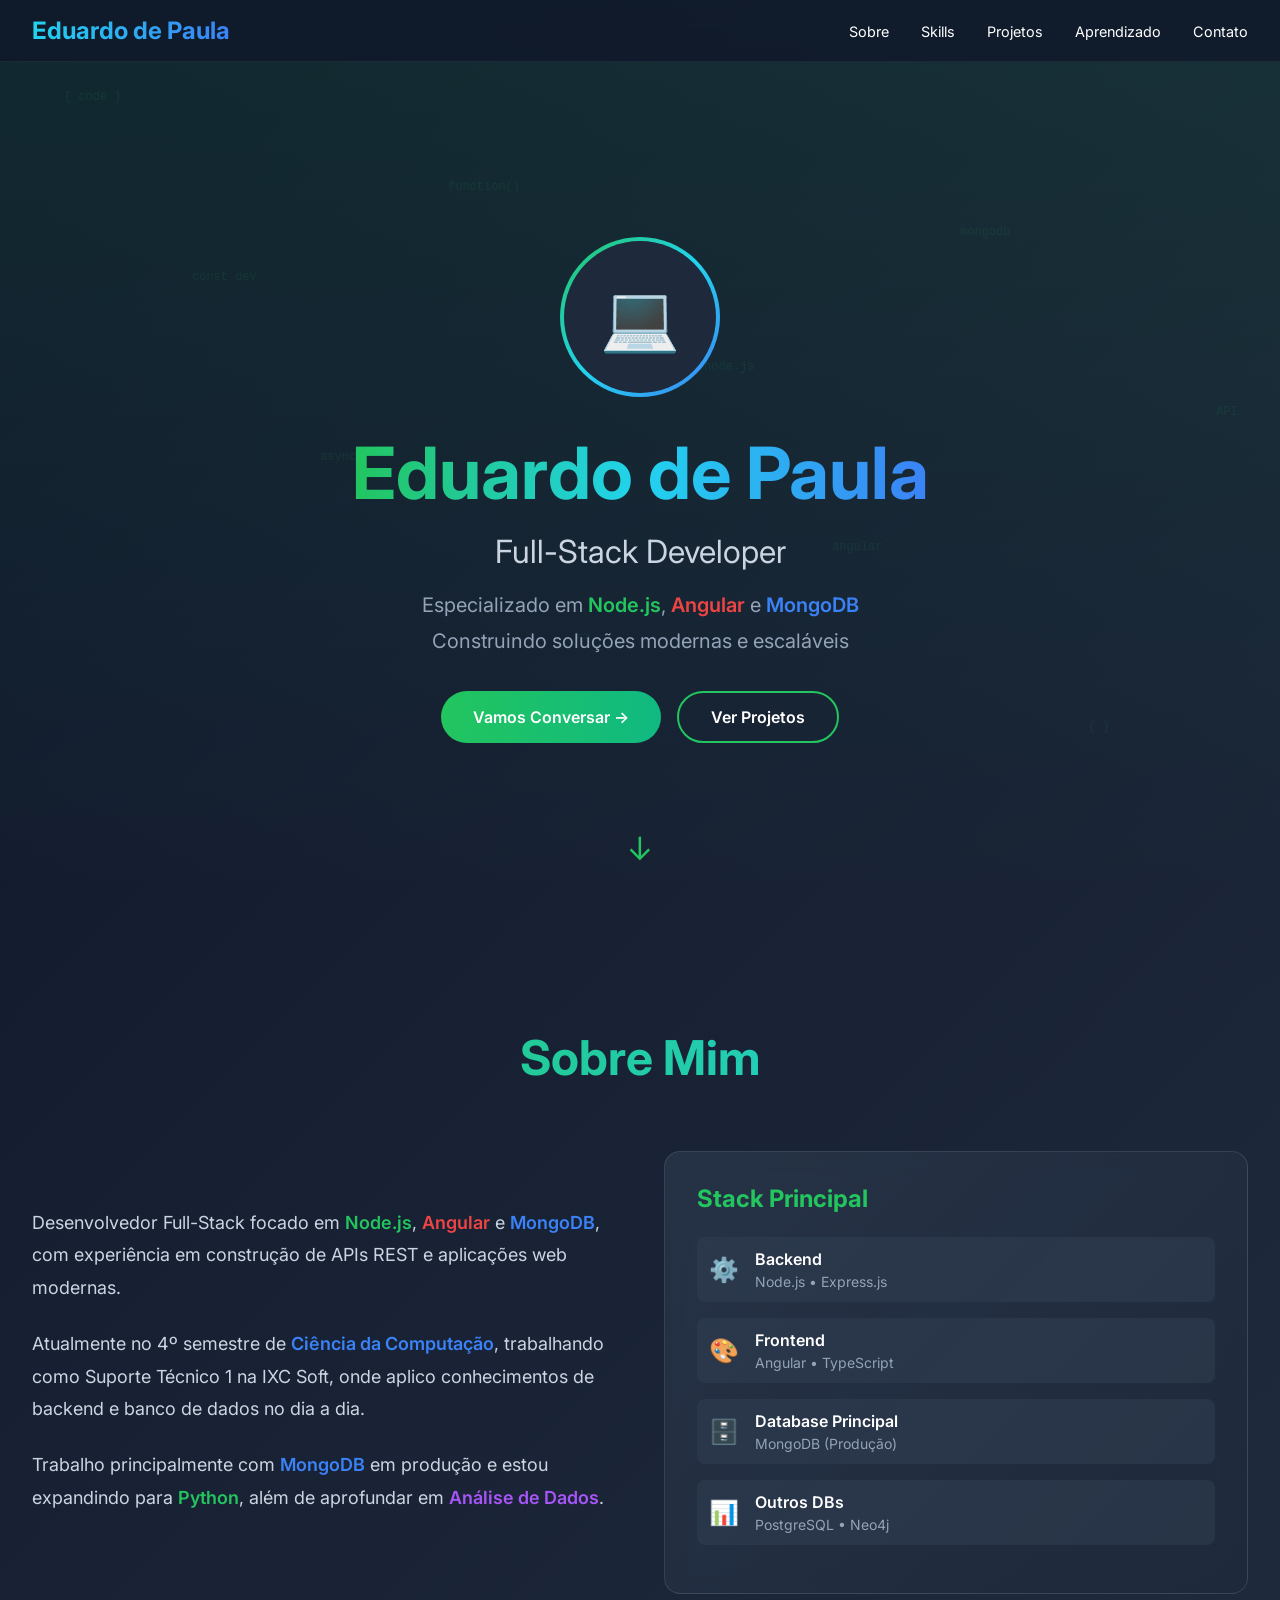
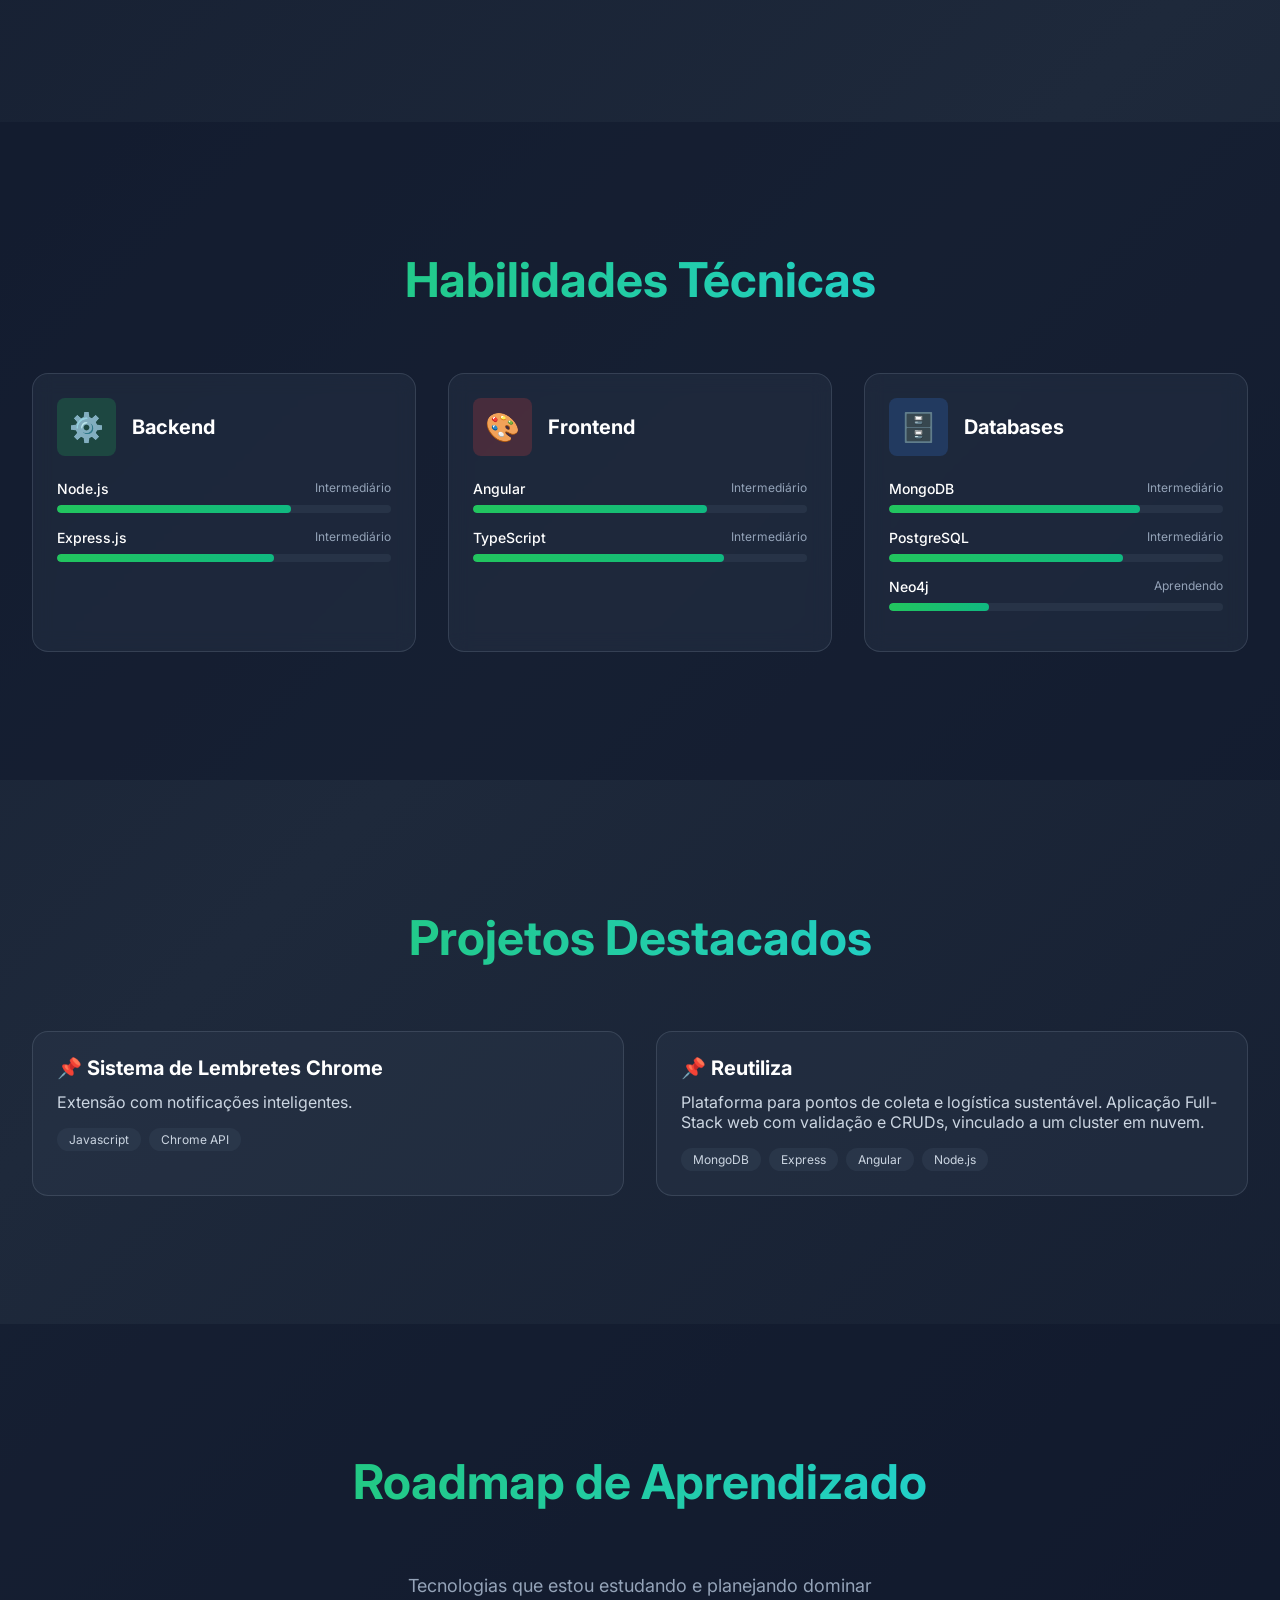
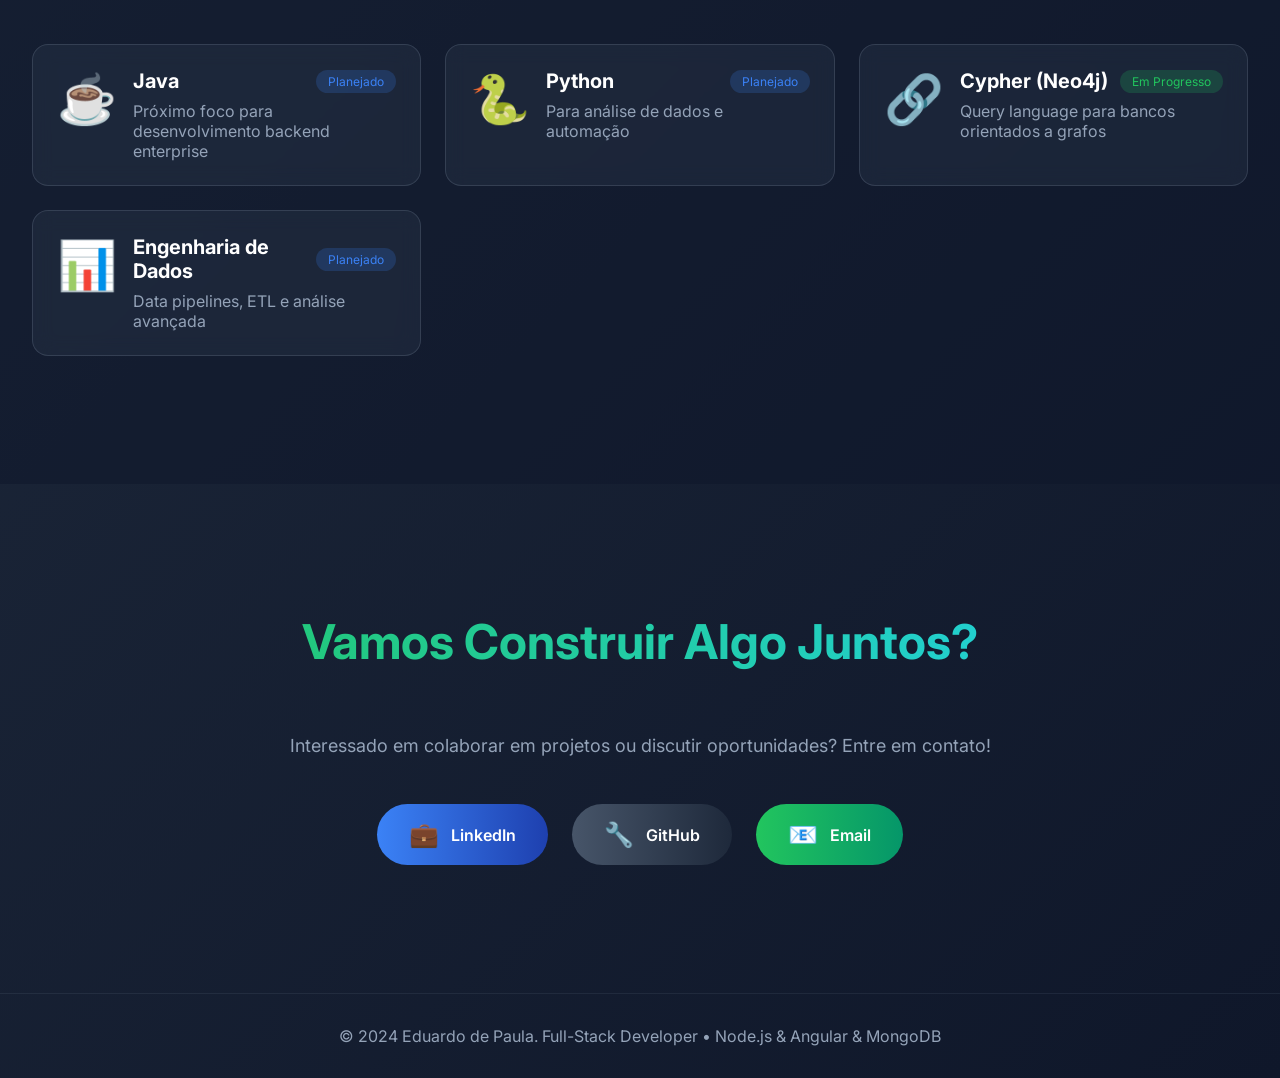
==== src/index.html @ d332f7ba "Refatoração: unificação dos arquivos em src/index.html e limpeza do projeto" ====
<!DOCTYPE html>
<html lang="pt-BR">
<head>
    <meta charset="UTF-8">
    <meta name="viewport" content="width=device-width, initial-scale=1.0">
    <title>Eduardo Ely - Full-Stack Developer</title>
    <link href="https://fonts.googleapis.com/css2?family=Inter:wght@400;500;600;700&display=swap" rel="stylesheet">
    <style>
        * {
            margin: 0;
            padding: 0;
            box-sizing: border-box;
        }

        :root {
            --bg-dark: #0f172a;
            --bg-darker: #1e293b;
            --green: #22c55e;
            --green-dark: #10b981;
            --red: #ef4444;
            --blue: #3b82f6;
            --cyan: #22d3ee;
            --text-light: #cbd5e1;
            --text-gray: #94a3b8;
        }

        body {
            font-family: 'Inter', -apple-system, BlinkMacSystemFont, sans-serif;
            background: linear-gradient(135deg, var(--bg-dark) 0%, var(--bg-darker) 50%, var(--bg-dark) 100%);
            color: white;
            overflow-x: hidden;
            scroll-behavior: smooth;
        }

        /* Navigation */
        .navbar {
            position: fixed;
            top: 0;
            left: 0;
            right: 0;
            z-index: 1000;
            background: rgba(15, 23, 42, 0.8);
            backdrop-filter: blur(10px);
            border-bottom: 1px solid rgba(148, 163, 184, 0.1);
        }

        .nav-content {
            max-width: 1280px;
            margin: 0 auto;
            padding: 1rem 2rem;
            display: flex;
            justify-content: space-between;
            align-items: center;
        }

        .nav-logo {
            font-size: 1.5rem;
            font-weight: 700;
            background: linear-gradient(to right, var(--cyan), var(--blue));
            -webkit-background-clip: text;
            background-clip: text;
            -webkit-text-fill-color: transparent;
        }

        .nav-links {
            display: flex;
            gap: 2rem;
            list-style: none;
        }

        .nav-links a {
            color: white;
            text-decoration: none;
            font-size: 0.9rem;
            transition: color 0.3s;
        }

        .nav-links a:hover {
            color: var(--cyan);
        }

        .hamburger {
            display: none;
            font-size: 1.5rem;
            cursor: pointer;
        }

        /* Hero Section */
        .hero {
            min-height: 100vh;
            display: flex;
            align-items: center;
            justify-content: center;
            position: relative;
            overflow: hidden;
            padding-top: 80px;
        }

        .hero-background {
            position: absolute;
            inset: 0;
            background: linear-gradient(to bottom, rgba(34, 197, 94, 0.1), transparent);
        }

        .code-rain {
            position: absolute;
            inset: 0;
            opacity: 0.1;
            font-family: 'Courier New', monospace;
            color: var(--green);
            font-size: 0.75rem;
            overflow: hidden;
            pointer-events: none;
        }

        .code-item {
            position: absolute;
            animation: float 3s infinite ease-in-out;
        }

        @keyframes float {
            0%, 100% { transform: translateY(0); opacity: 0.3; }
            50% { transform: translateY(-20px); opacity: 0.6; }
        }

        .hero-content {
            position: relative;
            z-index: 10;
            text-align: center;
            max-width: 1200px;
            padding: 0 2rem;
        }

        .avatar {
            width: 160px;
            height: 160px;
            margin: 0 auto 2rem;
            border-radius: 50%;
            background: linear-gradient(135deg, var(--green), var(--cyan), var(--blue));
            padding: 4px;
            animation: pulse 2s infinite;
        }

        .avatar-inner {
            width: 100%;
            height: 100%;
            border-radius: 50%;
            background: var(--bg-darker);
            display: flex;
            align-items: center;
            justify-content: center;
            font-size: 4rem;
        }

        @keyframes pulse {
            0%, 100% { opacity: 1; }
            50% { opacity: 0.8; }
        }

        .hero-title {
            font-size: 4.5rem;
            font-weight: 700;
            margin-bottom: 1rem;
            background: linear-gradient(to right, var(--green), var(--cyan), var(--blue));
            -webkit-background-clip: text;
            background-clip: text;
            -webkit-text-fill-color: transparent;
            animation: fadeInUp 1s ease-out;
        }

        .hero-subtitle {
            font-size: 2rem;
            color: var(--text-light);
            margin-bottom: 1rem;
            animation: fadeInUp 1.2s ease-out;
        }

        .hero-description {
            font-size: 1.25rem;
            color: var(--text-gray);
            max-width: 800px;
            margin: 0 auto 2rem;
            line-height: 1.8;
            animation: fadeInUp 1.4s ease-out;
        }

        @keyframes fadeInUp {
            from {
                opacity: 0;
                transform: translateY(30px);
            }
            to {
                opacity: 1;
                transform: translateY(0);
            }
        }

        .highlight {
            font-weight: 600;
        }

        .highlight-green { color: var(--green); }
        .highlight-red { color: var(--red); }
        .highlight-blue { color: var(--blue); }

        .hero-buttons {
            display: flex;
            gap: 1rem;
            justify-content: center;
            flex-wrap: wrap;
            animation: fadeInUp 1.6s ease-out;
        }

        .btn-primary {
            padding: 0.875rem 2rem;
            background: linear-gradient(to right, var(--green), var(--green-dark));
            border-radius: 50px;
            border: none;
            color: white;
            font-weight: 600;
            cursor: pointer;
            text-decoration: none;
            display: inline-flex;
            align-items: center;
            gap: 0.5rem;
            transition: transform 0.3s;
        }

        .btn-primary:hover {
            transform: scale(1.05);
        }

        .btn-secondary {
            padding: 0.875rem 2rem;
            border: 2px solid var(--green);
            border-radius: 50px;
            color: white;
            font-weight: 600;
            text-decoration: none;
            display: inline-block;
            transition: all 0.3s;
        }

        .btn-secondary:hover {
            background: rgba(34, 197, 94, 0.1);
        }

        .scroll-indicator {
            position: absolute;
            bottom: 2rem;
            left: 50%;
            transform: translateX(-50%);
            animation: bounce 2s infinite;
            font-size: 2rem;
            color: var(--green);
        }

        @keyframes bounce {
            0%, 100% { transform: translateX(-50%) translateY(0); }
            50% { transform: translateX(-50%) translateY(-10px); }
        }

        /* Sections */
        .section {
            padding: 8rem 2rem;
            max-width: 1280px;
            margin: 0 auto;
        }

        .section-dark {
            background: rgba(15, 23, 42, 0.5);
            width: 100%;
        }

        .section-title {
            font-size: 3rem;
            font-weight: 700;
            text-align: center;
            margin-bottom: 4rem;
            background: linear-gradient(to right, var(--green), var(--cyan));
            -webkit-background-clip: text;
            background-clip: text;
            -webkit-text-fill-color: transparent;
        }

        /* About Section */
        .about-grid {
            display: grid;
            grid-template-columns: repeat(auto-fit, minmax(300px, 1fr));
            gap: 3rem;
            align-items: center;
        }

        .about-text p {
            font-size: 1.125rem;
            color: var(--text-light);
            line-height: 1.8;
            margin-bottom: 1.5rem;
        }

        .stack-card {
            background: linear-gradient(135deg, rgba(51, 65, 85, 0.5), rgba(30, 41, 59, 0.5));
            padding: 2rem;
            border-radius: 1rem;
            border: 1px solid rgba(148, 163, 184, 0.2);
            backdrop-filter: blur(10px);
        }

        .stack-title {
            font-size: 1.5rem;
            color: var(--green);
            margin-bottom: 1.5rem;
        }

        .stack-item {
            display: flex;
            align-items: center;
            gap: 1rem;
            padding: 0.75rem;
            background: rgba(51, 65, 85, 0.5);
            border-radius: 0.5rem;
            margin-bottom: 1rem;
        }

        .stack-icon {
            font-size: 1.5rem;
        }

        .stack-label {
            font-weight: 600;
            margin-bottom: 0.25rem;
        }

        .stack-tech {
            font-size: 0.875rem;
            color: var(--text-gray);
        }

        /* Skills Section */
        .skills-grid {
            display: grid;
            grid-template-columns: repeat(auto-fit, minmax(280px, 1fr));
            gap: 2rem;
        }

        .skill-category {
            padding: 1.5rem;
            border-radius: 1rem;
            border: 1px solid rgba(148, 163, 184, 0.2);
            background: rgba(51, 65, 85, 0.3);
            backdrop-filter: blur(10px);
            transition: all 0.3s;
        }

        .skill-category:hover {
            border-color: rgba(34, 197, 94, 0.5);
            transform: translateY(-5px);
        }

        .skill-header {
            display: flex;
            align-items: center;
            gap: 1rem;
            margin-bottom: 1.5rem;
        }

        .skill-icon {
            padding: 0.75rem;
            border-radius: 0.5rem;
            font-size: 1.75rem;
            background: rgba(34, 197, 94, 0.2);
        }

        .skill-category-name {
            font-size: 1.25rem;
            font-weight: 700;
        }

        .skill-item {
            margin-bottom: 1rem;
        }

        .skill-info {
            display: flex;
            justify-content: space-between;
            margin-bottom: 0.5rem;
        }

        .skill-name {
            font-size: 0.875rem;
            font-weight: 500;
        }

        .skill-level {
            font-size: 0.75rem;
            color: var(--text-gray);
        }

        .skill-bar {
            height: 0.5rem;
            background: rgba(51, 65, 85, 0.5);
            border-radius: 10px;
            overflow: hidden;
        }

        .skill-progress {
            height: 100%;
            background: linear-gradient(to right, var(--green), var(--green-dark));
            border-radius: 10px;
            transition: width 1.5s ease-out;
            width: 0;
        }

        /* Projects Section */
        .projects-grid {
            display: grid;
            grid-template-columns: repeat(auto-fit, minmax(300px, 1fr));
            gap: 2rem;
        }

        .project-card {
            position: relative;
            padding: 1.5rem;
            border-radius: 1rem;
            border: 1px solid rgba(148, 163, 184, 0.2);
            background: rgba(51, 65, 85, 0.3);
            transition: all 0.5s;
            overflow: hidden;
        }

        .project-card:hover {
            transform: scale(1.05);
        }

        .project-title {
            font-size: 1.25rem;
            font-weight: 700;
            margin-bottom: 0.75rem;
        }

        .project-description {
            color: var(--text-light);
            margin-bottom: 1rem;
        }

        .project-tech {
            display: flex;
            flex-wrap: wrap;
            gap: 0.5rem;
        }

        .tech-tag {
            padding: 0.25rem 0.75rem;
            font-size: 0.75rem;
            background: rgba(51, 65, 85, 0.5);
            border-radius: 20px;
            color: var(--text-light);
        }

        .project-line {
            position: absolute;
            bottom: 0;
            left: 0;
            width: 0;
            height: 4px;
            background: linear-gradient(to right, var(--green), var(--green-dark));
            transition: width 0.5s;
        }

        .project-card:hover .project-line {
            width: 100%;
        }

        /* Learning Section */
        .learning-grid {
            display: grid;
            grid-template-columns: repeat(auto-fit, minmax(320px, 1fr));
            gap: 1.5rem;
        }

        .learning-card {
            padding: 1.5rem;
            border-radius: 1rem;
            border: 1px solid rgba(148, 163, 184, 0.2);
            background: rgba(51, 65, 85, 0.3);
            backdrop-filter: blur(10px);
            transition: all 0.3s;
        }

        .learning-card:hover {
            border-color: rgba(34, 197, 94, 0.3);
        }

        .learning-content {
            display: flex;
            align-items: flex-start;
            gap: 1rem;
        }

        .learning-icon {
            font-size: 3rem;
        }

        .learning-header {
            display: flex;
            align-items: center;
            justify-content: space-between;
            margin-bottom: 0.5rem;
        }

        .learning-title {
            font-size: 1.25rem;
            font-weight: 700;
        }

        .learning-status {
            padding: 0.25rem 0.75rem;
            font-size: 0.75rem;
            border-radius: 20px;
        }

        .status-progress {
            background: rgba(34, 197, 94, 0.2);
            color: var(--green);
        }

        .status-planned {
            background: rgba(59, 130, 246, 0.2);
            color: var(--blue);
        }

        .learning-description {
            color: var(--text-gray);
        }

        /* Contact Section */
        .contact-container {
            text-align: center;
        }

        .section-subtitle {
            text-align: center;
            color: var(--text-gray);
            font-size: 1.125rem;
            margin-bottom: 3rem;
        }

        .contact-buttons {
            display: flex;
            gap: 1.5rem;
            justify-content: center;
            flex-wrap: wrap;
        }

        .contact-btn {
            display: flex;
            align-items: center;
            gap: 0.75rem;
            padding: 1rem 2rem;
            border-radius: 50px;
            text-decoration: none;
            color: white;
            font-weight: 600;
            transition: transform 0.3s;
        }

        .contact-btn:hover {
            transform: scale(1.05);
        }

        .btn-linkedin {
            background: linear-gradient(to right, #3b82f6, #1e40af);
        }

        .btn-github {
            background: linear-gradient(to right, #475569, #1e293b);
        }

        .btn-email {
            background: linear-gradient(to right, var(--green), #059669);
        }

        /* Footer */
        footer {
            padding: 2rem;
            border-top: 1px solid rgba(148, 163, 184, 0.1);
            text-align: center;
            color: var(--text-gray);
        }

        /* Responsive */
        @media (max-width: 768px) {
            .nav-links {
                display: none;
            }

            .hamburger {
                display: block;
            }

            .hero-title {
                font-size: 3rem;
            }

            .hero-subtitle {
                font-size: 1.5rem;
            }

            .section-title {
                font-size: 2rem;
            }

            .section {
                padding: 4rem 1rem;
            }
        }

        /* Fade in animation on scroll */
        .fade-in-up {
            opacity: 0;
            transform: translateY(30px);
            transition: opacity 0.8s ease-out, transform 0.8s ease-out;
        }

        .fade-in-up.visible {
            opacity: 1;
            transform: translateY(0);
        }
    </style>
</head>
<body>
<!-- Navigation -->
<nav class="navbar">
    <div class="nav-content">
        <div class="nav-logo">Eduardo de Paula</div>
        <ul class="nav-links">
            <li><a href="#sobre">Sobre</a></li>
            <li><a href="#skills">Skills</a></li>
            <li><a href="#projetos">Projetos</a></li>
            <li><a href="#aprendizado">Aprendizado</a></li>
            <li><a href="#contato">Contato</a></li>
        </ul>
        <div class="hamburger">☰</div>
    </div>
</nav>

<!-- Hero Section -->
<section id="hero" class="hero">
    <div class="hero-background"></div>
    <div class="code-rain">
        <div class="code-item" style="left: 5%; top: 10%; animation-delay: 0s;">{ code }</div>
        <div class="code-item" style="left: 15%; top: 30%; animation-delay: 0.2s;">const dev</div>
        <div class="code-item" style="left: 25%; top: 50%; animation-delay: 0.4s;">async</div>
        <div class="code-item" style="left: 35%; top: 20%; animation-delay: 0.6s;">function()</div>
        <div class="code-item" style="left: 45%; top: 70%; animation-delay: 0.8s;">=></div>
        <div class="code-item" style="left: 55%; top: 40%; animation-delay: 1s;">node.js</div>
        <div class="code-item" style="left: 65%; top: 60%; animation-delay: 1.2s;">angular</div>
        <div class="code-item" style="left: 75%; top: 25%; animation-delay: 1.4s;">mongodb</div>
        <div class="code-item" style="left: 85%; top: 80%; animation-delay: 1.6s;">{ }</div>
        <div class="code-item" style="left: 95%; top: 45%; animation-delay: 1.8s;">API</div>
    </div>

    <div class="hero-content">
        <div class="avatar">
            <div class="avatar-inner">💻</div>
        </div>

        <h1 class="hero-title">Eduardo de Paula</h1>
        <p class="hero-subtitle">Full-Stack Developer</p>
        <p class="hero-description">
            Especializado em <span class="highlight highlight-green">Node.js</span>,
            <span class="highlight highlight-red">Angular</span> e
            <span class="highlight highlight-blue">MongoDB</span>
            <br>Construindo soluções modernas e escaláveis
        </p>

        <div class="hero-buttons">
            <a href="#contato" class="btn-primary">
                Vamos Conversar →
            </a>
            <a href="https://github.com/eduardoo-ely" target="_blank" class="btn-secondary">
                Ver Projetos
            </a>
        </div>
    </div>

    <div class="scroll-indicator">↓</div>
</section>

<!-- About Section -->
<section id="sobre" class="section fade-in-up">
    <h2 class="section-title">Sobre Mim</h2>

    <div class="about-grid">
        <div class="about-text">
            <p>
                Desenvolvedor Full-Stack focado em <span class="highlight highlight-green">Node.js</span>,
                <span class="highlight highlight-red">Angular</span> e
                <span class="highlight highlight-blue">MongoDB</span>,
                com experiência em construção de APIs REST e aplicações web modernas.
            </p>
            <p>
                Atualmente no 4º semestre de <span class="highlight highlight-blue">Ciência da Computação</span>,
                trabalhando como Suporte Técnico 1 na IXC Soft, onde aplico conhecimentos de backend e banco de dados no dia a dia.
            </p>
            <p>
                Trabalho principalmente com <span class="highlight highlight-blue">MongoDB</span> em produção
                e estou expandindo para <span class="highlight highlight-green">Python</span>, além de aprofundar em
                <span class="highlight" style="color: #a855f7;">Análise de Dados</span>.
            </p>
        </div>

        <div class="stack-card">
            <h3 class="stack-title">Stack Principal</h3>
            <div class="stack-item">
                <span class="stack-icon">⚙️</span>
                <div>
                    <p class="stack-label">Backend</p>
                    <p class="stack-tech">Node.js • Express.js</p>
                </div>
            </div>
            <div class="stack-item">
                <span class="stack-icon">🎨</span>
                <div>
                    <p class="stack-label">Frontend</p>
                    <p class="stack-tech">Angular • TypeScript</p>
                </div>
            </div>
            <div class="stack-item">
                <span class="stack-icon">🗄️</span>
                <div>
                    <p class="stack-label">Database Principal</p>
                    <p class="stack-tech">MongoDB (Produção)</p>
                </div>
            </div>
            <div class="stack-item">
                <span class="stack-icon">📊</span>
                <div>
                    <p class="stack-label">Outros DBs</p>
                    <p class="stack-tech">PostgreSQL • Neo4j</p>
                </div>
            </div>
        </div>
    </div>
</section>

<!-- Skills Section -->
<div class="section-dark">
    <section id="skills" class="section fade-in-up">
        <h2 class="section-title">Habilidades Técnicas</h2>

        <div class="skills-grid">
            <div class="skill-category">
                <div class="skill-header">
                    <div class="skill-icon">⚙️</div>
                    <h3 class="skill-category-name">Backend</h3>
                </div>
                <div class="skill-item">
                    <div class="skill-info">
                        <span class="skill-name">Node.js</span>
                        <span class="skill-level">Intermediário</span>
                    </div>
                    <div class="skill-bar">
                        <div class="skill-progress" data-progress="70"></div>
                    </div>
                </div>
                <div class="skill-item">
                    <div class="skill-info">
                        <span class="skill-name">Express.js</span>
                        <span class="skill-level">Intermediário</span>
                    </div>
                    <div class="skill-bar">
                        <div class="skill-progress" data-progress="65"></div>
                    </div>
                </div>
            </div>

            <div class="skill-category">
                <div class="skill-header">
                    <div class="skill-icon" style="background: rgba(239, 68, 68, 0.2);">🎨</div>
                    <h3 class="skill-category-name">Frontend</h3>
                </div>
                <div class="skill-item">
                    <div class="skill-info">
                        <span class="skill-name">Angular</span>
                        <span class="skill-level">Intermediário</span>
                    </div>
                    <div class="skill-bar">
                        <div class="skill-progress" data-progress="70"></div>
                    </div>
                </div>
                <div class="skill-item">
                    <div class="skill-info">
                        <span class="skill-name">TypeScript</span>
                        <span class="skill-level">Intermediário</span>
                    </div>
                    <div class="skill-bar">
                        <div class="skill-progress" data-progress="75"></div>
                    </div>
                </div>
            </div>

            <div class="skill-category">
                <div class="skill-header">
                    <div class="skill-icon" style="background: rgba(59, 130, 246, 0.2);">🗄️</div>
                    <h3 class="skill-category-name">Databases</h3>
                </div>
                <div class="skill-item">
                    <div class="skill-info">
                        <span class="skill-name">MongoDB</span>
                        <span class="skill-level">Intermediário</span>
                    </div>
                    <div class="skill-bar">
                        <div class="skill-progress" data-progress="75"></div>
                    </div>
                </div>
                <div class="skill-item">
                    <div class="skill-info">
                        <span class="skill-name">PostgreSQL</span>
                        <span class="skill-level">Intermediário</span>
                    </div>
                    <div class="skill-bar">
                        <div class="skill-progress" data-progress="70"></div>
                    </div>
                </div>
                <div class="skill-item">
                    <div class="skill-info">
                        <span class="skill-name">Neo4j</span>
                        <span class="skill-level">Aprendendo</span>
                    </div>
                    <div class="skill-bar">
                        <div class="skill-progress" data-progress="30"></div>
                    </div>
                </div>
            </div>
        </div>
    </section>
</div>

<!-- Projects Section -->
<section id="projetos" class="section fade-in-up">
    <h2 class="section-title">Projetos Destacados</h2>

    <div class="projects-grid">
        <div class="project-card">
            <h3 class="project-title">📌 Sistema de Lembretes Chrome</h3>
            <p class="project-description">Extensão com notificações inteligentes.</p>
            <div class="project-tech">
                <span class="tech-tag">Javascript</span>
                <span class="tech-tag">Chrome API</span>
            </div>
            <div class="project-line"></div>
        </div>

        <div class="project-card">
            <h3 class="project-title">📌 Reutiliza</h3>
            <p class="project-description">Plataforma para pontos de coleta e logística sustentável.
                Aplicação Full-Stack web com validação e CRUDs, vinculado a um cluster em nuvem. </p>
            <div class="project-tech">
                <span class="tech-tag">MongoDB</span>
                <span class="tech-tag">Express</span>
                <span class="tech-tag">Angular</span>
                <span class="tech-tag">Node.js</span>
            </div>
            <div class="project-line"></div>
        </div>
    </div>
</section>

<!-- Learning Path Section -->
<div class="section-dark">
    <section id="aprendizado" class="section fade-in-up">
        <h2 class="section-title">Roadmap de Aprendizado</h2>
        <p class="section-subtitle">Tecnologias que estou estudando e planejando dominar</p>

        <div class="learning-grid">
            <div class="learning-card">
                <div class="learning-content">
                    <span class="learning-icon">☕</span>
                    <div style="flex: 1;">
                        <div class="learning-header">
                            <h3 class="learning-title">Java</h3>
                            <span class="learning-status status-planned">Planejado</span>
                        </div>
                        <p class="learning-description">Próximo foco para desenvolvimento backend enterprise</p>
                    </div>
                </div>
            </div>

            <div class="learning-card">
                <div class="learning-content">
                    <span class="learning-icon">🐍</span>
                    <div style="flex: 1;">
                        <div class="learning-header">
                            <h3 class="learning-title">Python</h3>
                            <span class="learning-status status-planned">Planejado</span>
                        </div>
                        <p class="learning-description">Para análise de dados e automação</p>
                    </div>
                </div>
            </div>

            <div class="learning-card">
                <div class="learning-content">
                    <span class="learning-icon">🔗</span>
                    <div style="flex: 1;">
                        <div class="learning-header">
                            <h3 class="learning-title">Cypher (Neo4j)</h3>
                            <span class="learning-status status-progress">Em Progresso</span>
                        </div>
                        <p class="learning-description">Query language para bancos orientados a grafos</p>
                    </div>
                </div>
            </div>

            <div class="learning-card">
                <div class="learning-content">
                    <span class="learning-icon">📊</span>
                    <div style="flex: 1;">
                        <div class="learning-header">
                            <h3 class="learning-title">Engenharia de Dados</h3>
                            <span class="learning-status status-planned">Planejado</span>
                        </div>
                        <p class="learning-description">Data pipelines, ETL e análise avançada</p>
                    </div>
                </div>
            </div>
        </div>
    </section>
</div>

<!-- Contact Section -->
<section id="contato" class="section contact-container fade-in-up">
    <h2 class="section-title">Vamos Construir Algo Juntos?</h2>
    <p class="section-subtitle">
        Interessado em colaborar em projetos ou discutir oportunidades? Entre em contato!
    </p>

    <div class="contact-buttons">
        <a href="https://linkedin.com/in/eduardoo-ely" target="_blank" class="contact-btn btn-linkedin">
            <span style="font-size: 1.5rem;">💼</span>
            <span>LinkedIn</span>
        </a>
        <a href="https://github.com/eduardoo-ely" target="_blank" class="contact-btn btn-github">
            <span style="font-size: 1.5rem;">🔧</span>
            <span>GitHub</span>
        </a>
        <a href="mailto:eduardooelly@gmail.com" class="contact-btn btn-email">
            <span style="font-size: 1.5rem;">📧</span>
            <span>Email</span>
        </a>
    </div>
</section>

<!-- Footer -->
<footer>
    <p>© 2024 Eduardo de Paula. Full-Stack Developer • Node.js & Angular & MongoDB</p>
</footer>

<script>
    document.querySelectorAll('a[href^="#"]').forEach(anchor => {
        anchor.addEventListener('click', function (e) {
            e.preventDefault();
            const target = document.querySelector(this.getAttribute('href'));
            if (target) {
                target.scrollIntoView({
                    behavior: 'smooth',
                    block: 'start'
                });
            }
        });
    });

    const observerOptions = {
        threshold: 0.1,
        rootMargin: '0px 0px -50px 0px'
    };

    const observer = new IntersectionObserver((entries) => {
        entries.forEach(entry => {
            if (entry.isIntersecting) {
                entry.target.classList.add('visible');

                // Animate skill bars when section becomes visible
                if (entry.target.id === 'skills') {
                    const progressBars = entry.target.querySelectorAll('.skill-progress');
                    progressBars.forEach(bar => {
                        const progress = bar.getAttribute('data-progress');
                        setTimeout(() => {
                            bar.style.width = progress + '%';
                        }, 100);
                    });
                }
            }
        });
    }, observerOptions);

    document.querySelectorAll('.fade-in-up').forEach(el => {
        observer.observe(el);
    });

    const navbar = document.querySelector('.navbar');
    window.addEventListener('scroll', () => {
        if (window.scrollY > 100) {
            navbar.style.background = 'rgba(15, 23, 42, 0.95)';
        } else {
            navbar.style.background = 'rgba(15, 23, 42, 0.8)';
        }
    });

    const hamburger = document.querySelector('.hamburger');
    const navLinks = document.querySelector('.nav-links');

    hamburger.addEventListener('click', () => {
        navLinks.style.display = navLinks.style.display === 'flex' ? 'none' : 'flex';
    });

    document.querySelectorAll('.nav-links a').forEach(link => {
        link.addEventListener('click', () => {
            if (window.innerWidth <= 768) {
                navLinks.style.display = 'none';
            }
        });
    });

    window.addEventListener('resize', () => {
        if (window.innerWidth > 768) {
            navLinks.style.display = 'flex';
        } else {
            navLinks.style.display = 'none';
        }
    });
</script>
</body>
</html>
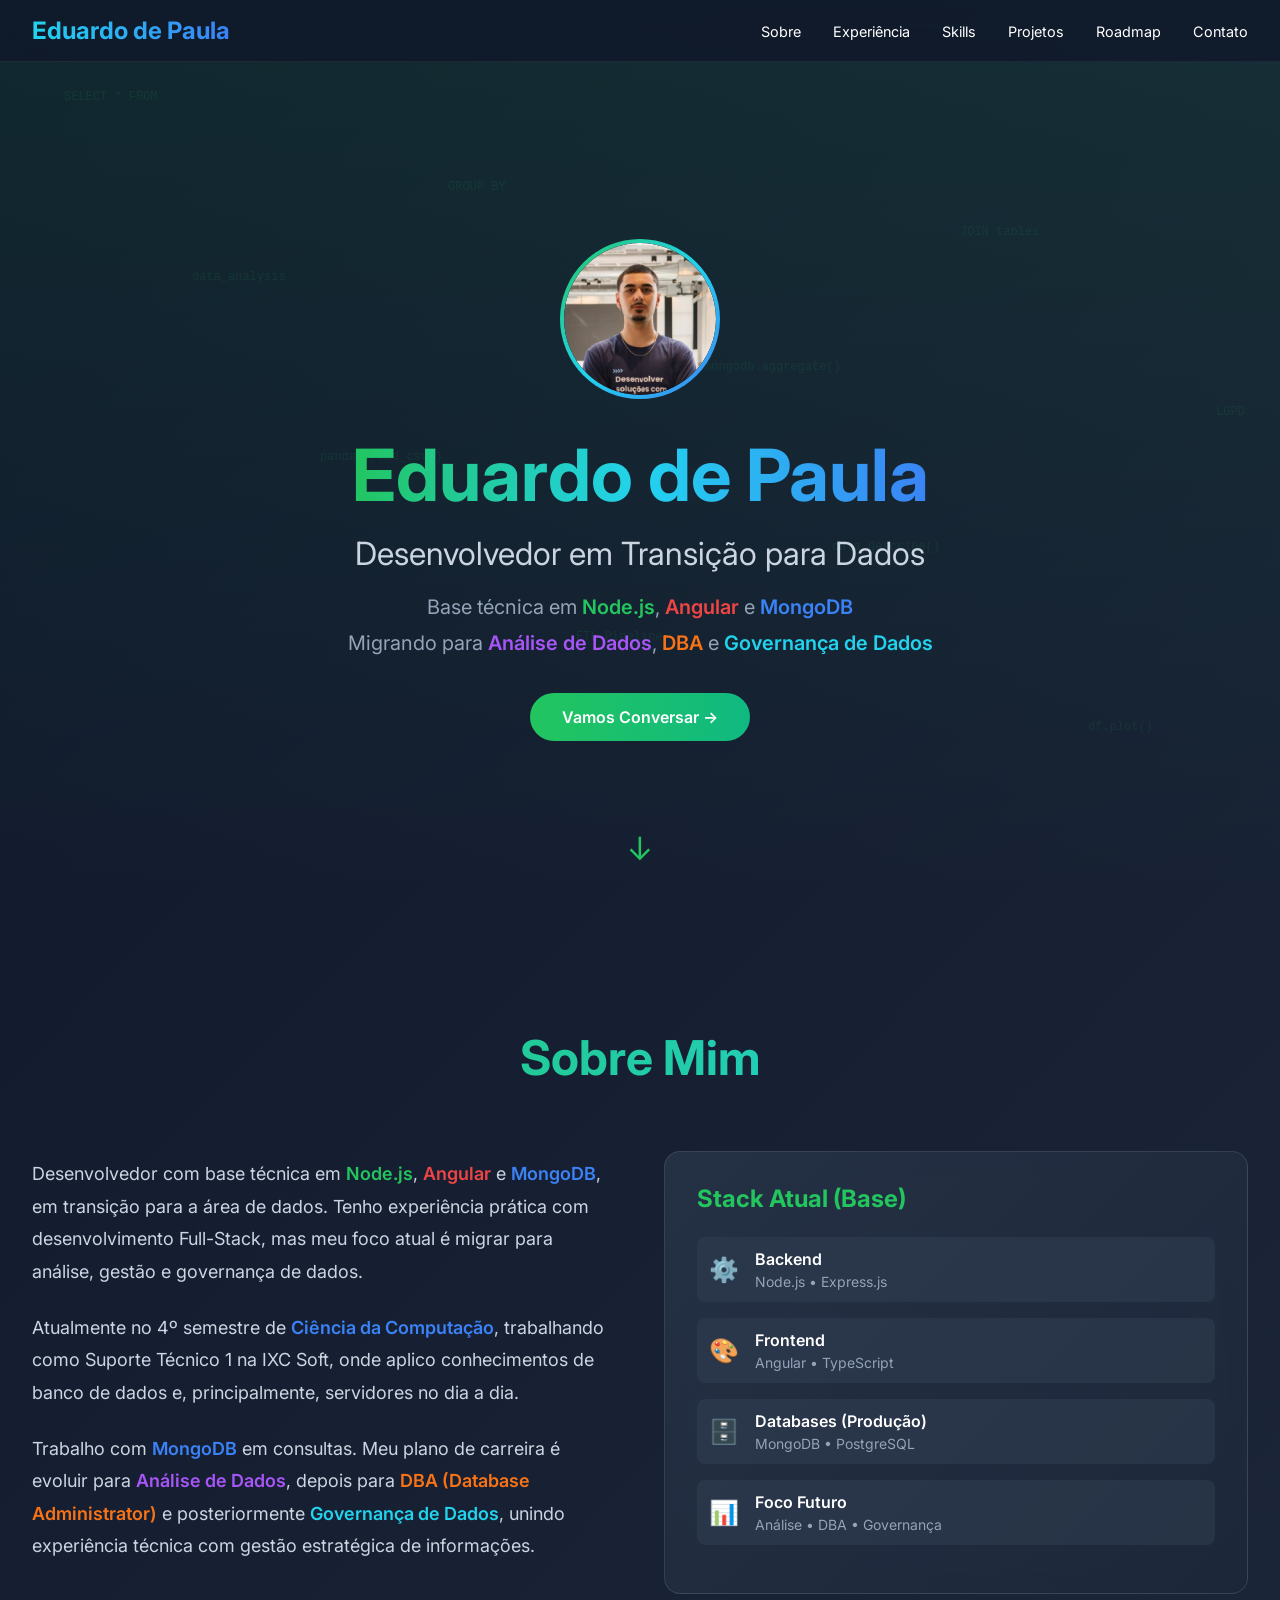
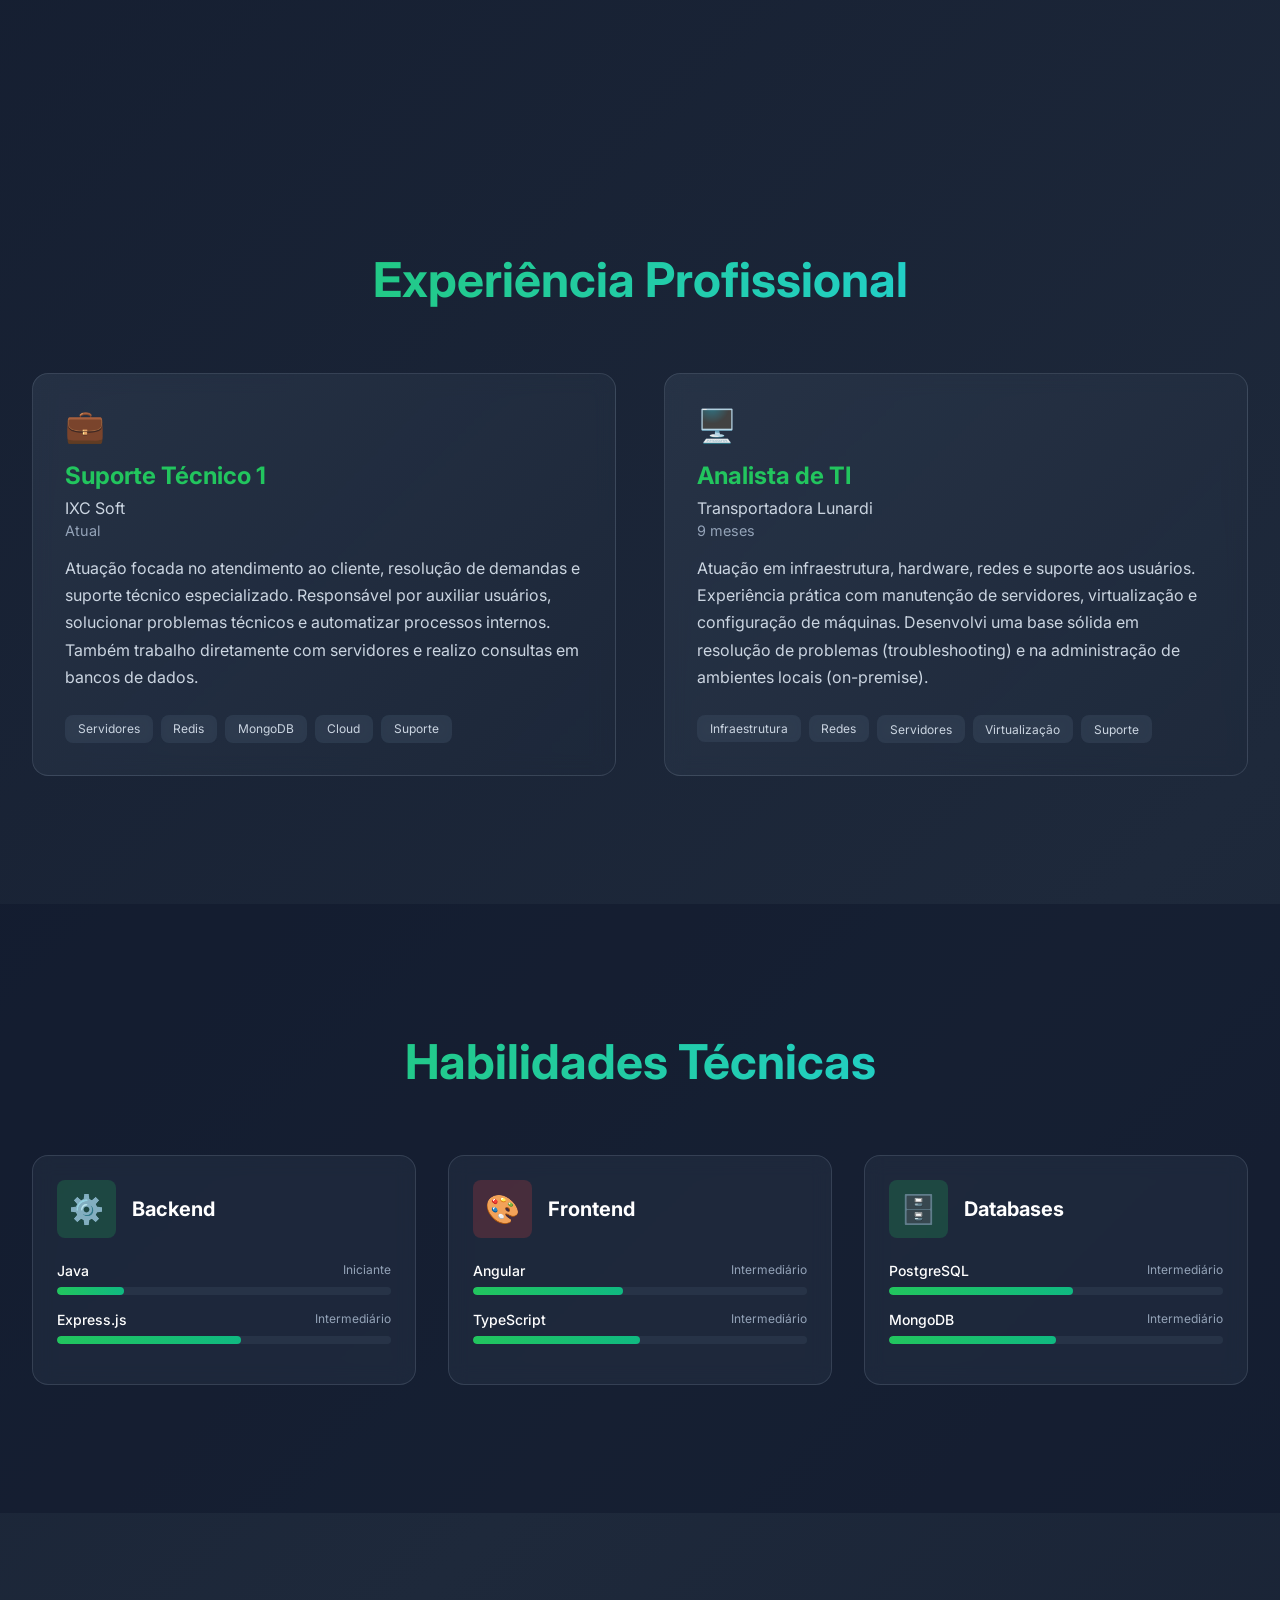
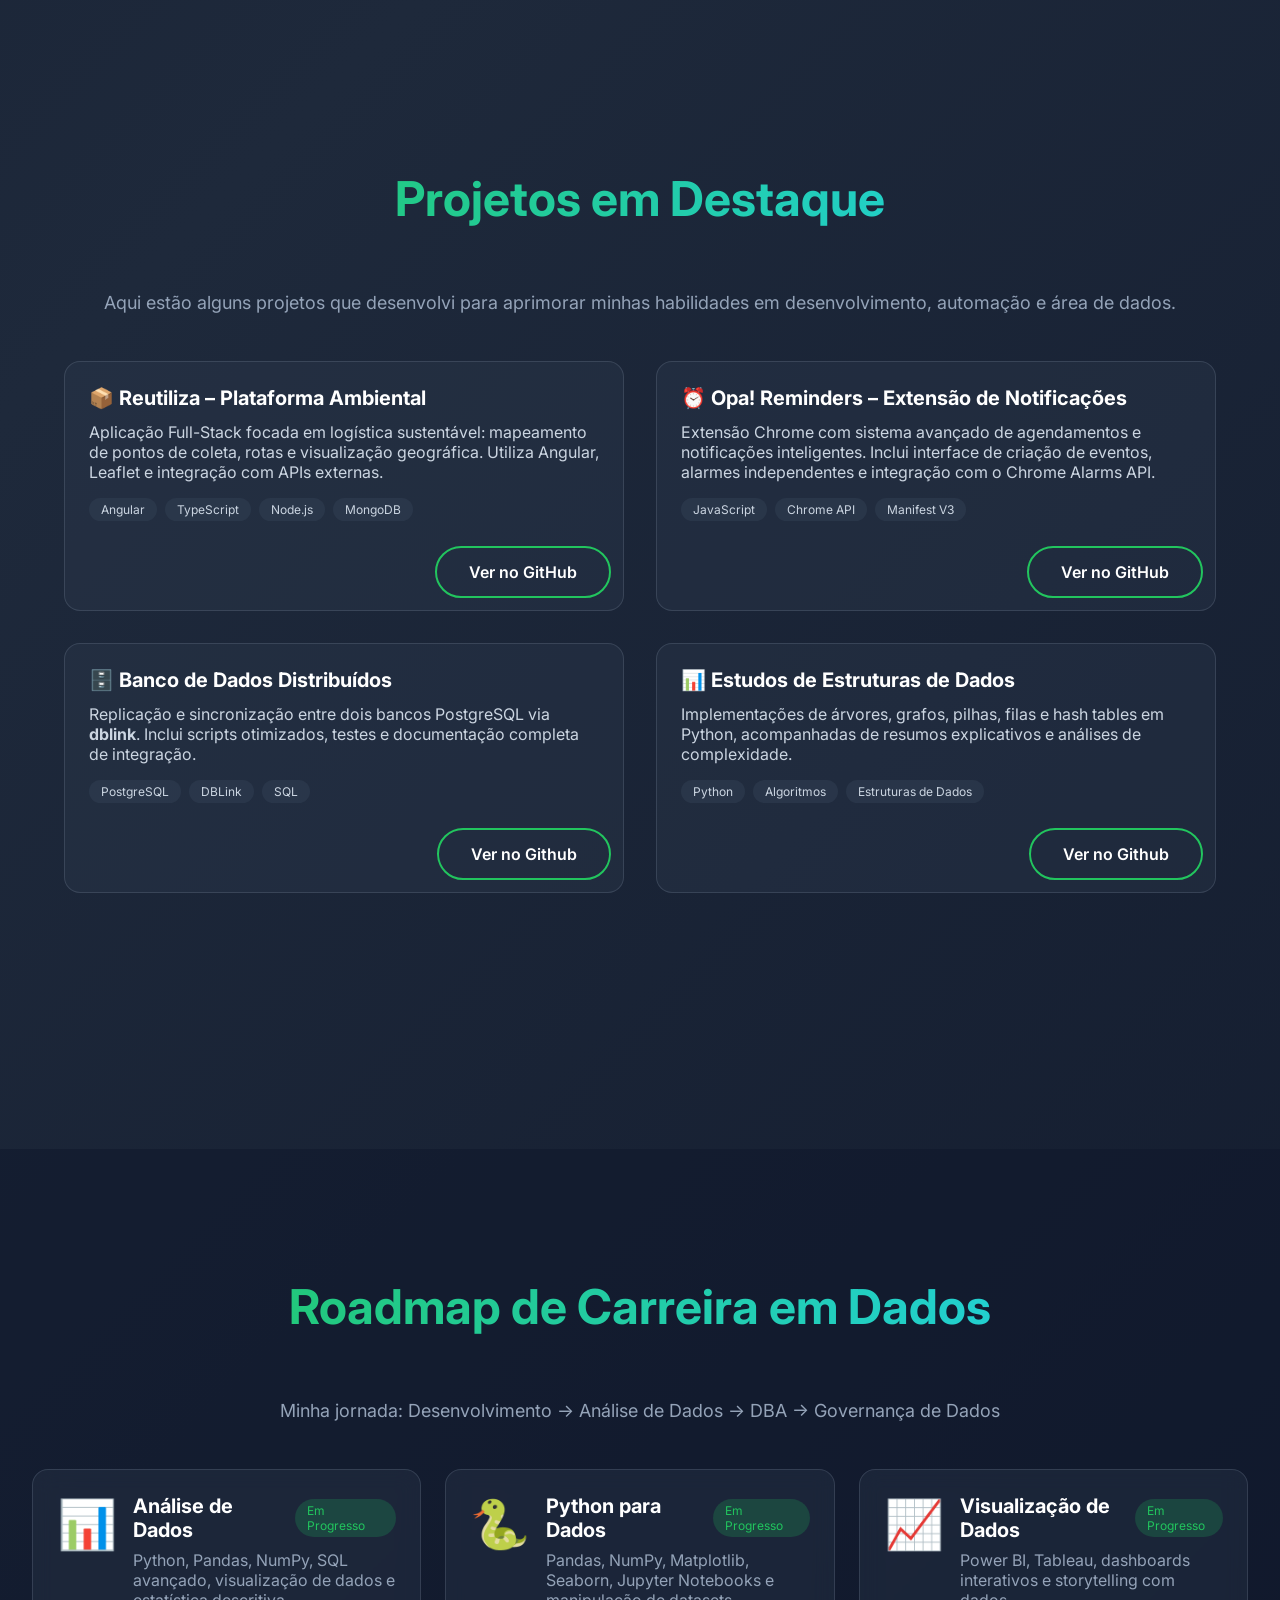
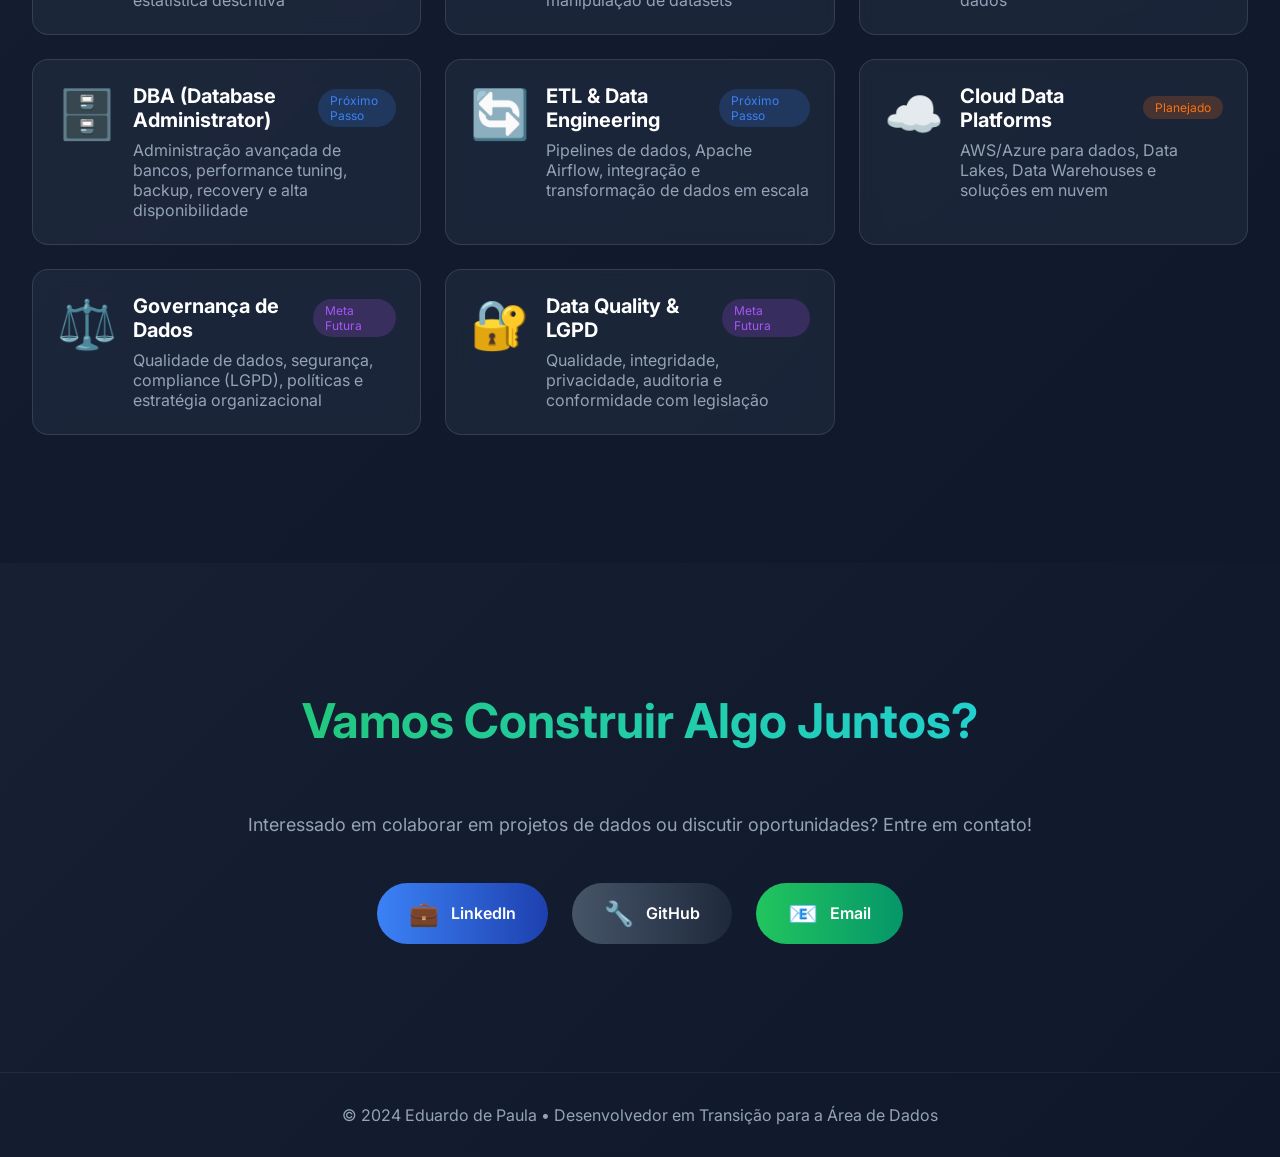
==== commit 584bfec4: "feat: incluir cards de experiência com layout responsivo" ====
--- a/src/index.html
+++ b/src/index.html
@@ -3,641 +3,21 @@
 <head>
     <meta charset="UTF-8">
     <meta name="viewport" content="width=device-width, initial-scale=1.0">
-    <title>Eduardo Ely - Full-Stack Developer</title>
+    <title>Eduardo de Paula - Desenvolvedor em Transição para Dados</title>
     <link href="https://fonts.googleapis.com/css2?family=Inter:wght@400;500;600;700&display=swap" rel="stylesheet">
-    <style>
-        * {
-            margin: 0;
-            padding: 0;
-            box-sizing: border-box;
-        }
-
-        :root {
-            --bg-dark: #0f172a;
-            --bg-darker: #1e293b;
-            --green: #22c55e;
-            --green-dark: #10b981;
-            --red: #ef4444;
-            --blue: #3b82f6;
-            --cyan: #22d3ee;
-            --text-light: #cbd5e1;
-            --text-gray: #94a3b8;
-        }
-
-        body {
-            font-family: 'Inter', -apple-system, BlinkMacSystemFont, sans-serif;
-            background: linear-gradient(135deg, var(--bg-dark) 0%, var(--bg-darker) 50%, var(--bg-dark) 100%);
-            color: white;
-            overflow-x: hidden;
-            scroll-behavior: smooth;
-        }
-
-        /* Navigation */
-        .navbar {
-            position: fixed;
-            top: 0;
-            left: 0;
-            right: 0;
-            z-index: 1000;
-            background: rgba(15, 23, 42, 0.8);
-            backdrop-filter: blur(10px);
-            border-bottom: 1px solid rgba(148, 163, 184, 0.1);
-        }
-
-        .nav-content {
-            max-width: 1280px;
-            margin: 0 auto;
-            padding: 1rem 2rem;
-            display: flex;
-            justify-content: space-between;
-            align-items: center;
-        }
-
-        .nav-logo {
-            font-size: 1.5rem;
-            font-weight: 700;
-            background: linear-gradient(to right, var(--cyan), var(--blue));
-            -webkit-background-clip: text;
-            background-clip: text;
-            -webkit-text-fill-color: transparent;
-        }
-
-        .nav-links {
-            display: flex;
-            gap: 2rem;
-            list-style: none;
-        }
-
-        .nav-links a {
-            color: white;
-            text-decoration: none;
-            font-size: 0.9rem;
-            transition: color 0.3s;
-        }
-
-        .nav-links a:hover {
-            color: var(--cyan);
-        }
-
-        .hamburger {
-            display: none;
-            font-size: 1.5rem;
-            cursor: pointer;
-        }
-
-        /* Hero Section */
-        .hero {
-            min-height: 100vh;
-            display: flex;
-            align-items: center;
-            justify-content: center;
-            position: relative;
-            overflow: hidden;
-            padding-top: 80px;
-        }
-
-        .hero-background {
-            position: absolute;
-            inset: 0;
-            background: linear-gradient(to bottom, rgba(34, 197, 94, 0.1), transparent);
-        }
-
-        .code-rain {
-            position: absolute;
-            inset: 0;
-            opacity: 0.1;
-            font-family: 'Courier New', monospace;
-            color: var(--green);
-            font-size: 0.75rem;
-            overflow: hidden;
-            pointer-events: none;
-        }
-
-        .code-item {
-            position: absolute;
-            animation: float 3s infinite ease-in-out;
-        }
-
-        @keyframes float {
-            0%, 100% { transform: translateY(0); opacity: 0.3; }
-            50% { transform: translateY(-20px); opacity: 0.6; }
-        }
-
-        .hero-content {
-            position: relative;
-            z-index: 10;
-            text-align: center;
-            max-width: 1200px;
-            padding: 0 2rem;
-        }
-
-        .avatar {
-            width: 160px;
-            height: 160px;
-            margin: 0 auto 2rem;
-            border-radius: 50%;
-            background: linear-gradient(135deg, var(--green), var(--cyan), var(--blue));
-            padding: 4px;
-            animation: pulse 2s infinite;
-        }
-
-        .avatar-inner {
-            width: 100%;
-            height: 100%;
-            border-radius: 50%;
-            background: var(--bg-darker);
-            display: flex;
-            align-items: center;
-            justify-content: center;
-            font-size: 4rem;
-        }
-
-        @keyframes pulse {
-            0%, 100% { opacity: 1; }
-            50% { opacity: 0.8; }
-        }
-
-        .hero-title {
-            font-size: 4.5rem;
-            font-weight: 700;
-            margin-bottom: 1rem;
-            background: linear-gradient(to right, var(--green), var(--cyan), var(--blue));
-            -webkit-background-clip: text;
-            background-clip: text;
-            -webkit-text-fill-color: transparent;
-            animation: fadeInUp 1s ease-out;
-        }
-
-        .hero-subtitle {
-            font-size: 2rem;
-            color: var(--text-light);
-            margin-bottom: 1rem;
-            animation: fadeInUp 1.2s ease-out;
-        }
-
-        .hero-description {
-            font-size: 1.25rem;
-            color: var(--text-gray);
-            max-width: 800px;
-            margin: 0 auto 2rem;
-            line-height: 1.8;
-            animation: fadeInUp 1.4s ease-out;
-        }
-
-        @keyframes fadeInUp {
-            from {
-                opacity: 0;
-                transform: translateY(30px);
-            }
-            to {
-                opacity: 1;
-                transform: translateY(0);
-            }
-        }
-
-        .highlight {
-            font-weight: 600;
-        }
-
-        .highlight-green { color: var(--green); }
-        .highlight-red { color: var(--red); }
-        .highlight-blue { color: var(--blue); }
-
-        .hero-buttons {
-            display: flex;
-            gap: 1rem;
-            justify-content: center;
-            flex-wrap: wrap;
-            animation: fadeInUp 1.6s ease-out;
-        }
-
-        .btn-primary {
-            padding: 0.875rem 2rem;
-            background: linear-gradient(to right, var(--green), var(--green-dark));
-            border-radius: 50px;
-            border: none;
-            color: white;
-            font-weight: 600;
-            cursor: pointer;
-            text-decoration: none;
-            display: inline-flex;
-            align-items: center;
-            gap: 0.5rem;
-            transition: transform 0.3s;
-        }
-
-        .btn-primary:hover {
-            transform: scale(1.05);
-        }
-
-        .btn-secondary {
-            padding: 0.875rem 2rem;
-            border: 2px solid var(--green);
-            border-radius: 50px;
-            color: white;
-            font-weight: 600;
-            text-decoration: none;
-            display: inline-block;
-            transition: all 0.3s;
-        }
-
-        .btn-secondary:hover {
-            background: rgba(34, 197, 94, 0.1);
-        }
-
-        .scroll-indicator {
-            position: absolute;
-            bottom: 2rem;
-            left: 50%;
-            transform: translateX(-50%);
-            animation: bounce 2s infinite;
-            font-size: 2rem;
-            color: var(--green);
-        }
-
-        @keyframes bounce {
-            0%, 100% { transform: translateX(-50%) translateY(0); }
-            50% { transform: translateX(-50%) translateY(-10px); }
-        }
-
-        /* Sections */
-        .section {
-            padding: 8rem 2rem;
-            max-width: 1280px;
-            margin: 0 auto;
-        }
-
-        .section-dark {
-            background: rgba(15, 23, 42, 0.5);
-            width: 100%;
-        }
-
-        .section-title {
-            font-size: 3rem;
-            font-weight: 700;
-            text-align: center;
-            margin-bottom: 4rem;
-            background: linear-gradient(to right, var(--green), var(--cyan));
-            -webkit-background-clip: text;
-            background-clip: text;
-            -webkit-text-fill-color: transparent;
-        }
-
-        /* About Section */
-        .about-grid {
-            display: grid;
-            grid-template-columns: repeat(auto-fit, minmax(300px, 1fr));
-            gap: 3rem;
-            align-items: center;
-        }
-
-        .about-text p {
-            font-size: 1.125rem;
-            color: var(--text-light);
-            line-height: 1.8;
-            margin-bottom: 1.5rem;
-        }
-
-        .stack-card {
-            background: linear-gradient(135deg, rgba(51, 65, 85, 0.5), rgba(30, 41, 59, 0.5));
-            padding: 2rem;
-            border-radius: 1rem;
-            border: 1px solid rgba(148, 163, 184, 0.2);
-            backdrop-filter: blur(10px);
-        }
-
-        .stack-title {
-            font-size: 1.5rem;
-            color: var(--green);
-            margin-bottom: 1.5rem;
-        }
-
-        .stack-item {
-            display: flex;
-            align-items: center;
-            gap: 1rem;
-            padding: 0.75rem;
-            background: rgba(51, 65, 85, 0.5);
-            border-radius: 0.5rem;
-            margin-bottom: 1rem;
-        }
-
-        .stack-icon {
-            font-size: 1.5rem;
-        }
-
-        .stack-label {
-            font-weight: 600;
-            margin-bottom: 0.25rem;
-        }
-
-        .stack-tech {
-            font-size: 0.875rem;
-            color: var(--text-gray);
-        }
-
-        /* Skills Section */
-        .skills-grid {
-            display: grid;
-            grid-template-columns: repeat(auto-fit, minmax(280px, 1fr));
-            gap: 2rem;
-        }
-
-        .skill-category {
-            padding: 1.5rem;
-            border-radius: 1rem;
-            border: 1px solid rgba(148, 163, 184, 0.2);
-            background: rgba(51, 65, 85, 0.3);
-            backdrop-filter: blur(10px);
-            transition: all 0.3s;
-        }
-
-        .skill-category:hover {
-            border-color: rgba(34, 197, 94, 0.5);
-            transform: translateY(-5px);
-        }
-
-        .skill-header {
-            display: flex;
-            align-items: center;
-            gap: 1rem;
-            margin-bottom: 1.5rem;
-        }
-
-        .skill-icon {
-            padding: 0.75rem;
-            border-radius: 0.5rem;
-            font-size: 1.75rem;
-            background: rgba(34, 197, 94, 0.2);
-        }
-
-        .skill-category-name {
-            font-size: 1.25rem;
-            font-weight: 700;
-        }
-
-        .skill-item {
-            margin-bottom: 1rem;
-        }
-
-        .skill-info {
-            display: flex;
-            justify-content: space-between;
-            margin-bottom: 0.5rem;
-        }
-
-        .skill-name {
-            font-size: 0.875rem;
-            font-weight: 500;
-        }
-
-        .skill-level {
-            font-size: 0.75rem;
-            color: var(--text-gray);
-        }
-
-        .skill-bar {
-            height: 0.5rem;
-            background: rgba(51, 65, 85, 0.5);
-            border-radius: 10px;
-            overflow: hidden;
-        }
-
-        .skill-progress {
-            height: 100%;
-            background: linear-gradient(to right, var(--green), var(--green-dark));
-            border-radius: 10px;
-            transition: width 1.5s ease-out;
-            width: 0;
-        }
-
-        /* Projects Section */
-        .projects-grid {
-            display: grid;
-            grid-template-columns: repeat(auto-fit, minmax(300px, 1fr));
-            gap: 2rem;
-        }
-
-        .project-card {
-            position: relative;
-            padding: 1.5rem;
-            border-radius: 1rem;
-            border: 1px solid rgba(148, 163, 184, 0.2);
-            background: rgba(51, 65, 85, 0.3);
-            transition: all 0.5s;
-            overflow: hidden;
-        }
-
-        .project-card:hover {
-            transform: scale(1.05);
-        }
-
-        .project-title {
-            font-size: 1.25rem;
-            font-weight: 700;
-            margin-bottom: 0.75rem;
-        }
-
-        .project-description {
-            color: var(--text-light);
-            margin-bottom: 1rem;
-        }
-
-        .project-tech {
-            display: flex;
-            flex-wrap: wrap;
-            gap: 0.5rem;
-        }
-
-        .tech-tag {
-            padding: 0.25rem 0.75rem;
-            font-size: 0.75rem;
-            background: rgba(51, 65, 85, 0.5);
-            border-radius: 20px;
-            color: var(--text-light);
-        }
-
-        .project-line {
-            position: absolute;
-            bottom: 0;
-            left: 0;
-            width: 0;
-            height: 4px;
-            background: linear-gradient(to right, var(--green), var(--green-dark));
-            transition: width 0.5s;
-        }
-
-        .project-card:hover .project-line {
-            width: 100%;
-        }
-
-        /* Learning Section */
-        .learning-grid {
-            display: grid;
-            grid-template-columns: repeat(auto-fit, minmax(320px, 1fr));
-            gap: 1.5rem;
-        }
-
-        .learning-card {
-            padding: 1.5rem;
-            border-radius: 1rem;
-            border: 1px solid rgba(148, 163, 184, 0.2);
-            background: rgba(51, 65, 85, 0.3);
-            backdrop-filter: blur(10px);
-            transition: all 0.3s;
-        }
-
-        .learning-card:hover {
-            border-color: rgba(34, 197, 94, 0.3);
-        }
-
-        .learning-content {
-            display: flex;
-            align-items: flex-start;
-            gap: 1rem;
-        }
-
-        .learning-icon {
-            font-size: 3rem;
-        }
-
-        .learning-header {
-            display: flex;
-            align-items: center;
-            justify-content: space-between;
-            margin-bottom: 0.5rem;
-        }
-
-        .learning-title {
-            font-size: 1.25rem;
-            font-weight: 700;
-        }
-
-        .learning-status {
-            padding: 0.25rem 0.75rem;
-            font-size: 0.75rem;
-            border-radius: 20px;
-        }
-
-        .status-progress {
-            background: rgba(34, 197, 94, 0.2);
-            color: var(--green);
-        }
-
-        .status-planned {
-            background: rgba(59, 130, 246, 0.2);
-            color: var(--blue);
-        }
-
-        .learning-description {
-            color: var(--text-gray);
-        }
-
-        /* Contact Section */
-        .contact-container {
-            text-align: center;
-        }
-
-        .section-subtitle {
-            text-align: center;
-            color: var(--text-gray);
-            font-size: 1.125rem;
-            margin-bottom: 3rem;
-        }
-
-        .contact-buttons {
-            display: flex;
-            gap: 1.5rem;
-            justify-content: center;
-            flex-wrap: wrap;
-        }
-
-        .contact-btn {
-            display: flex;
-            align-items: center;
-            gap: 0.75rem;
-            padding: 1rem 2rem;
-            border-radius: 50px;
-            text-decoration: none;
-            color: white;
-            font-weight: 600;
-            transition: transform 0.3s;
-        }
-
-        .contact-btn:hover {
-            transform: scale(1.05);
-        }
-
-        .btn-linkedin {
-            background: linear-gradient(to right, #3b82f6, #1e40af);
-        }
-
-        .btn-github {
-            background: linear-gradient(to right, #475569, #1e293b);
-        }
-
-        .btn-email {
-            background: linear-gradient(to right, var(--green), #059669);
-        }
-
-        /* Footer */
-        footer {
-            padding: 2rem;
-            border-top: 1px solid rgba(148, 163, 184, 0.1);
-            text-align: center;
-            color: var(--text-gray);
-        }
-
-        /* Responsive */
-        @media (max-width: 768px) {
-            .nav-links {
-                display: none;
-            }
-
-            .hamburger {
-                display: block;
-            }
-
-            .hero-title {
-                font-size: 3rem;
-            }
-
-            .hero-subtitle {
-                font-size: 1.5rem;
-            }
-
-            .section-title {
-                font-size: 2rem;
-            }
-
-            .section {
-                padding: 4rem 1rem;
-            }
-        }
-
-        /* Fade in animation on scroll */
-        .fade-in-up {
-            opacity: 0;
-            transform: translateY(30px);
-            transition: opacity 0.8s ease-out, transform 0.8s ease-out;
-        }
-
-        .fade-in-up.visible {
-            opacity: 1;
-            transform: translateY(0);
-        }
-    </style>
+    <link rel="stylesheet" href="styles.css">
 </head>
 <body>
 <!-- Navigation -->
 <nav class="navbar">
     <div class="nav-content">
-        <div class="nav-logo">Eduardo de Paula</div>
+        <div class="nav-logo"><a href="#hero">Eduardo de Paula</a></div>
         <ul class="nav-links">
             <li><a href="#sobre">Sobre</a></li>
+            <li><a href="#experiencia">Experiência</a></li>
             <li><a href="#skills">Skills</a></li>
             <li><a href="#projetos">Projetos</a></li>
-            <li><a href="#aprendizado">Aprendizado</a></li>
+            <li><a href="#aprendizado">Roadmap</a></li>
             <li><a href="#contato">Contato</a></li>
         </ul>
         <div class="hamburger">☰</div>
@@ -648,39 +28,38 @@
 <section id="hero" class="hero">
     <div class="hero-background"></div>
     <div class="code-rain">
-        <div class="code-item" style="left: 5%; top: 10%; animation-delay: 0s;">{ code }</div>
-        <div class="code-item" style="left: 15%; top: 30%; animation-delay: 0.2s;">const dev</div>
-        <div class="code-item" style="left: 25%; top: 50%; animation-delay: 0.4s;">async</div>
-        <div class="code-item" style="left: 35%; top: 20%; animation-delay: 0.6s;">function()</div>
-        <div class="code-item" style="left: 45%; top: 70%; animation-delay: 0.8s;">=></div>
-        <div class="code-item" style="left: 55%; top: 40%; animation-delay: 1s;">node.js</div>
-        <div class="code-item" style="left: 65%; top: 60%; animation-delay: 1.2s;">angular</div>
-        <div class="code-item" style="left: 75%; top: 25%; animation-delay: 1.4s;">mongodb</div>
-        <div class="code-item" style="left: 85%; top: 80%; animation-delay: 1.6s;">{ }</div>
-        <div class="code-item" style="left: 95%; top: 45%; animation-delay: 1.8s;">API</div>
+        <div class="code-item" style="left: 5%; top: 10%; animation-delay: 0s;">SELECT * FROM</div>
+        <div class="code-item" style="left: 15%; top: 30%; animation-delay: 0.2s;">data_analysis</div>
+        <div class="code-item" style="left: 25%; top: 50%; animation-delay: 0.4s;">pandas.read_csv()</div>
+        <div class="code-item" style="left: 35%; top: 20%; animation-delay: 0.6s;">GROUP BY</div>
+        <div class="code-item" style="left: 45%; top: 70%; animation-delay: 0.8s;">ETL Pipeline</div>
+        <div class="code-item" style="left: 55%; top: 40%; animation-delay: 1s;">mongodb.aggregate()</div>
+        <div class="code-item" style="left: 65%; top: 60%; animation-delay: 1.2s;">data.describe()</div>
+        <div class="code-item" style="left: 75%; top: 25%; animation-delay: 1.4s;">JOIN tables</div>
+        <div class="code-item" style="left: 85%; top: 80%; animation-delay: 1.6s;">df.plot()</div>
+        <div class="code-item" style="left: 95%; top: 45%; animation-delay: 1.8s;">LGPD</div>
     </div>
 
     <div class="hero-content">
         <div class="avatar">
-            <div class="avatar-inner">💻</div>
+            <div class="avatar-inner">
+                <img src="../assets/profile.jfif" alt="Eduardo de Paula">
+            </div>
         </div>
 
         <h1 class="hero-title">Eduardo de Paula</h1>
-        <p class="hero-subtitle">Full-Stack Developer</p>
+        <p class="hero-subtitle">Desenvolvedor em Transição para Dados</p>
         <p class="hero-description">
-            Especializado em <span class="highlight highlight-green">Node.js</span>,
+            Base técnica em <span class="highlight highlight-green">Node.js</span>,
             <span class="highlight highlight-red">Angular</span> e
             <span class="highlight highlight-blue">MongoDB</span>
-            <br>Construindo soluções modernas e escaláveis
+            <br>Migrando para <span class="highlight highlight-purple">Análise de Dados</span>,
+            <span class="highlight highlight-orange">DBA</span> e
+            <span class="highlight highlight-cyan">Governança de Dados</span>
         </p>
 
         <div class="hero-buttons">
-            <a href="#contato" class="btn-primary">
-                Vamos Conversar →
-            </a>
-            <a href="https://github.com/eduardoo-ely" target="_blank" class="btn-secondary">
-                Ver Projetos
-            </a>
+            <a href="#contato" class="btn-primary">Vamos Conversar →</a>
         </div>
     </div>
 
@@ -694,24 +73,28 @@
     <div class="about-grid">
         <div class="about-text">
             <p>
-                Desenvolvedor Full-Stack focado em <span class="highlight highlight-green">Node.js</span>,
+                Desenvolvedor com base técnica em <span class="highlight highlight-green">Node.js</span>,
                 <span class="highlight highlight-red">Angular</span> e
                 <span class="highlight highlight-blue">MongoDB</span>,
-                com experiência em construção de APIs REST e aplicações web modernas.
+                em transição para a área de dados. Tenho experiência prática com desenvolvimento Full-Stack,
+                mas meu foco atual é migrar para análise, gestão e governança de dados.
             </p>
             <p>
                 Atualmente no 4º semestre de <span class="highlight highlight-blue">Ciência da Computação</span>,
-                trabalhando como Suporte Técnico 1 na IXC Soft, onde aplico conhecimentos de backend e banco de dados no dia a dia.
+                trabalhando como Suporte Técnico 1 na IXC Soft, onde aplico conhecimentos de banco de dados e,
+                principalmente, servidores no dia a dia.
             </p>
             <p>
-                Trabalho principalmente com <span class="highlight highlight-blue">MongoDB</span> em produção
-                e estou expandindo para <span class="highlight highlight-green">Python</span>, além de aprofundar em
-                <span class="highlight" style="color: #a855f7;">Análise de Dados</span>.
+                Trabalho com <span class="highlight highlight-blue">MongoDB</span> em consultas.
+                Meu plano de carreira é evoluir para <span class="highlight highlight-purple">Análise de Dados</span>,
+                depois para <span class="highlight highlight-orange">DBA (Database Administrator)</span> e
+                posteriormente <span class="highlight highlight-cyan">Governança de Dados</span>,
+                unindo experiência técnica com gestão estratégica de informações.
             </p>
         </div>
 
         <div class="stack-card">
-            <h3 class="stack-title">Stack Principal</h3>
+            <h3 class="stack-title">Stack Atual (Base)</h3>
             <div class="stack-item">
                 <span class="stack-icon">⚙️</span>
                 <div>
@@ -729,16 +112,63 @@
             <div class="stack-item">
                 <span class="stack-icon">🗄️</span>
                 <div>
-                    <p class="stack-label">Database Principal</p>
-                    <p class="stack-tech">MongoDB (Produção)</p>
+                    <p class="stack-label">Databases (Produção)</p>
+                    <p class="stack-tech">MongoDB • PostgreSQL</p>
                 </div>
             </div>
             <div class="stack-item">
                 <span class="stack-icon">📊</span>
                 <div>
-                    <p class="stack-label">Outros DBs</p>
-                    <p class="stack-tech">PostgreSQL • Neo4j</p>
-                </div>
+                    <p class="stack-label">Foco Futuro</p>
+                    <p class="stack-tech">Análise • DBA • Governança</p>
+                </div>
+            </div>
+        </div>
+    </div>
+</section>
+
+<!-- Experiência Section -->
+<section id="experiencia" class="section fade-in-up">
+    <h2 class="section-title">Experiência Profissional</h2>
+
+    <div class="experience-grid">
+        <!-- Experiência Atual -->
+        <div class="experience-card">
+            <div class="experience-icon">💼</div>
+            <h3 class="experience-title">Suporte Técnico 1</h3>
+            <p class="experience-company">IXC Soft</p>
+            <p class="experience-period">Atual</p>
+            <p class="experience-description">
+                Atuação focada no atendimento ao cliente, resolução de demandas e suporte técnico especializado.
+                Responsável por auxiliar usuários, solucionar problemas técnicos e automatizar processos internos.
+                Também trabalho diretamente com servidores e realizo consultas em bancos de dados.
+            </p>
+            <div class="experience-skills">
+                <span class="experience-skill-tag">Servidores</span>
+                <span class="experience-skill-tag">Redis</span>
+                <span class="experience-skill-tag">MongoDB</span>
+                <span class="experience-skill-tag">Cloud</span>
+                <span class="experience-skill-tag">Suporte</span>
+            </div>
+        </div>
+
+        <!-- Experiência Anterior -->
+        <div class="experience-card">
+            <div class="experience-icon">🖥️</div>
+            <h3 class="experience-title">Analista de TI</h3>
+            <p class="experience-company">Transportadora Lunardi</p>
+            <p class="experience-period">9 meses</p>
+            <p class="experience-description">
+                Atuação em infraestrutura, hardware, redes e suporte aos usuários.
+                Experiência prática com manutenção de servidores, virtualização e configuração de máquinas.
+                Desenvolvi uma base sólida em resolução de problemas (troubleshooting) e na administração de ambientes locais (on-premise).
+            </p>
+            <div class="experience-skills">
+                <span class="experience-skill-tag">Infraestrutura</span>
+                <span class="experience-skill-tag">Redes</span>
+                <span class="experience-skill-tag">Servidores</span>
+                <span class="experience-skill-tag">Virtualização</span>
+                <span class="experience-skill-tag">Suporte</span>
             </div>
         </div>
     </div>
@@ -750,6 +180,7 @@
         <h2 class="section-title">Habilidades Técnicas</h2>
 
         <div class="skills-grid">
+            <!-- Backend -->
             <div class="skill-category">
                 <div class="skill-header">
                     <div class="skill-icon">⚙️</div>
@@ -757,11 +188,11 @@
                 </div>
                 <div class="skill-item">
                     <div class="skill-info">
-                        <span class="skill-name">Node.js</span>
-                        <span class="skill-level">Intermediário</span>
-                    </div>
-                    <div class="skill-bar">
-                        <div class="skill-progress" data-progress="70"></div>
+                        <span class="skill-name">Java</span>
+                        <span class="skill-level">Iniciante</span>
+                    </div>
+                    <div class="skill-bar">
+                        <div class="skill-progress" data-progress="20"></div>
                     </div>
                 </div>
                 <div class="skill-item">
@@ -770,11 +201,12 @@
                         <span class="skill-level">Intermediário</span>
                     </div>
                     <div class="skill-bar">
-                        <div class="skill-progress" data-progress="65"></div>
-                    </div>
-                </div>
-            </div>
-
+                        <div class="skill-progress" data-progress="55"></div>
+                    </div>
+                </div>
+            </div>
+
+            <!-- Frontend -->
             <div class="skill-category">
                 <div class="skill-header">
                     <div class="skill-icon" style="background: rgba(239, 68, 68, 0.2);">🎨</div>
@@ -786,7 +218,7 @@
                         <span class="skill-level">Intermediário</span>
                     </div>
                     <div class="skill-bar">
-                        <div class="skill-progress" data-progress="70"></div>
+                        <div class="skill-progress" data-progress="45"></div>
                     </div>
                 </div>
                 <div class="skill-item">
@@ -795,15 +227,25 @@
                         <span class="skill-level">Intermediário</span>
                     </div>
                     <div class="skill-bar">
-                        <div class="skill-progress" data-progress="75"></div>
-                    </div>
-                </div>
-            </div>
-
+                        <div class="skill-progress" data-progress="50"></div>
+                    </div>
+                </div>
+            </div>
+
+            <!-- Databases -->
             <div class="skill-category">
                 <div class="skill-header">
-                    <div class="skill-icon" style="background: rgba(59, 130, 246, 0.2);">🗄️</div>
+                    <div class="skill-icon" style="background: rgba(34, 197, 94, 0.2);">🗄️</div>
                     <h3 class="skill-category-name">Databases</h3>
+                </div>
+                <div class="skill-item">
+                    <div class="skill-info">
+                        <span class="skill-name">PostgreSQL</span>
+                        <span class="skill-level">Intermediário</span>
+                    </div>
+                    <div class="skill-bar">
+                        <div class="skill-progress" data-progress="55"></div>
+                    </div>
                 </div>
                 <div class="skill-item">
                     <div class="skill-info">
@@ -811,25 +253,7 @@
                         <span class="skill-level">Intermediário</span>
                     </div>
                     <div class="skill-bar">
-                        <div class="skill-progress" data-progress="75"></div>
-                    </div>
-                </div>
-                <div class="skill-item">
-                    <div class="skill-info">
-                        <span class="skill-name">PostgreSQL</span>
-                        <span class="skill-level">Intermediário</span>
-                    </div>
-                    <div class="skill-bar">
-                        <div class="skill-progress" data-progress="70"></div>
-                    </div>
-                </div>
-                <div class="skill-item">
-                    <div class="skill-info">
-                        <span class="skill-name">Neo4j</span>
-                        <span class="skill-level">Aprendendo</span>
-                    </div>
-                    <div class="skill-bar">
-                        <div class="skill-progress" data-progress="30"></div>
+                        <div class="skill-progress" data-progress="50"></div>
                     </div>
                 </div>
             </div>
@@ -838,90 +262,183 @@
 </div>
 
 <!-- Projects Section -->
+<div class="section fade-in-up">
 <section id="projetos" class="section fade-in-up">
-    <h2 class="section-title">Projetos Destacados</h2>
+    <h2 class="section-title">Projetos em Destaque</h2>
+    <p class="section-subtitle">Aqui estão alguns projetos que desenvolvi para aprimorar minhas habilidades em desenvolvimento, automação e área de dados.</p>
 
     <div class="projects-grid">
         <div class="project-card">
-            <h3 class="project-title">📌 Sistema de Lembretes Chrome</h3>
-            <p class="project-description">Extensão com notificações inteligentes.</p>
+            <div class="project-title">📦 Reutiliza – Plataforma Ambiental</div>
+            <p class="project-description">
+                Aplicação Full-Stack focada em logística sustentável: mapeamento de pontos de coleta, rotas e visualização geográfica.
+                Utiliza Angular, Leaflet e integração com APIs externas.
+            </p>
             <div class="project-tech">
-                <span class="tech-tag">Javascript</span>
+                <span class="tech-tag">Angular</span>
+                <span class="tech-tag">TypeScript</span>
+                <span class="tech-tag">Node.js</span>
+                <span class="tech-tag">MongoDB</span>
+            </div>
+            <a class="btn-secondary project-btn" href="https://github.com/eduardoo-ely/reutiliza" target="_blank">Ver no GitHub</a>
+            <div class="project-line"></div>
+        </div>
+
+        <div class="project-card">
+            <div class="project-title">⏰ Opa! Reminders – Extensão de Notificações</div>
+            <p class="project-description">
+                Extensão Chrome com sistema avançado de agendamentos e notificações inteligentes.
+                Inclui interface de criação de eventos, alarmes independentes e integração com o Chrome Alarms API.
+            </p>
+            <div class="project-tech">
+                <span class="tech-tag">JavaScript</span>
                 <span class="tech-tag">Chrome API</span>
-            </div>
+                <span class="tech-tag">Manifest V3</span>
+            </div>
+            <a class="btn-secondary project-btn" href="https://github.com/eduardoo-ely/opa-reminders" target="_blank">Ver no GitHub</a>
             <div class="project-line"></div>
         </div>
 
         <div class="project-card">
-            <h3 class="project-title">📌 Reutiliza</h3>
-            <p class="project-description">Plataforma para pontos de coleta e logística sustentável.
-                Aplicação Full-Stack web com validação e CRUDs, vinculado a um cluster em nuvem. </p>
+            <div class="project-title">🗄️ Banco de Dados Distribuídos</div>
+            <p class="project-description">
+                Replicação e sincronização entre dois bancos PostgreSQL via <strong>dblink</strong>.
+                Inclui scripts otimizados, testes e documentação completa de integração.
+            </p>
             <div class="project-tech">
-                <span class="tech-tag">MongoDB</span>
-                <span class="tech-tag">Express</span>
-                <span class="tech-tag">Angular</span>
-                <span class="tech-tag">Node.js</span>
-            </div>
+                <span class="tech-tag">PostgreSQL</span>
+                <span class="tech-tag">DBLink</span>
+                <span class="tech-tag">SQL</span>
+            </div>
+            <a class="btn-secondary project-btn" href="#" target="_blank">Ver no Github</a>
             <div class="project-line"></div>
         </div>
+
+        <div class="project-card">
+            <div class="project-title">📊 Estudos de Estruturas de Dados</div>
+            <p class="project-description">
+                Implementações de árvores, grafos, pilhas, filas e hash tables em Python,
+                acompanhadas de resumos explicativos e análises de complexidade.
+            </p>
+            <div class="project-tech">
+                <span class="tech-tag">Python</span>
+                <span class="tech-tag">Algoritmos</span>
+                <span class="tech-tag">Estruturas de Dados</span>
+            </div>
+            <a class="btn-secondary project-btn" href="#" target="_blank">Ver no Github</a>
+            <div class="project-line"></div>
+        </div>
     </div>
 </section>
+</div>
 
 <!-- Learning Path Section -->
 <div class="section-dark">
     <section id="aprendizado" class="section fade-in-up">
-        <h2 class="section-title">Roadmap de Aprendizado</h2>
-        <p class="section-subtitle">Tecnologias que estou estudando e planejando dominar</p>
+        <h2 class="section-title">Roadmap de Carreira em Dados</h2>
+        <p class="section-subtitle">Minha jornada: Desenvolvimento → Análise de Dados → DBA → Governança de Dados</p>
 
         <div class="learning-grid">
             <div class="learning-card">
                 <div class="learning-content">
-                    <span class="learning-icon">☕</span>
-                    <div style="flex: 1;">
-                        <div class="learning-header">
-                            <h3 class="learning-title">Java</h3>
+                    <span class="learning-icon">📊</span>
+                    <div style="flex: 1;">
+                        <div class="learning-header">
+                            <h3 class="learning-title">Análise de Dados</h3>
+                            <span class="learning-status status-progress">Em Progresso</span>
+                        </div>
+                        <p class="learning-description">Python, Pandas, NumPy, SQL avançado, visualização de dados e estatística descritiva</p>
+                    </div>
+                </div>
+            </div>
+
+            <div class="learning-card">
+                <div class="learning-content">
+                    <span class="learning-icon">🐍</span>
+                    <div style="flex: 1;">
+                        <div class="learning-header">
+                            <h3 class="learning-title">Python para Dados</h3>
+                            <span class="learning-status status-progress">Em Progresso</span>
+                        </div>
+                        <p class="learning-description">Pandas, NumPy, Matplotlib, Seaborn, Jupyter Notebooks e manipulação de datasets</p>
+                    </div>
+                </div>
+            </div>
+
+            <div class="learning-card">
+                <div class="learning-content">
+                    <span class="learning-icon">📈</span>
+                    <div style="flex: 1;">
+                        <div class="learning-header">
+                            <h3 class="learning-title">Visualização de Dados</h3>
+                            <span class="learning-status status-progress">Em Progresso</span>
+                        </div>
+                        <p class="learning-description">Power BI, Tableau, dashboards interativos e storytelling com dados</p>
+                    </div>
+                </div>
+            </div>
+
+            <div class="learning-card">
+                <div class="learning-content">
+                    <span class="learning-icon">🗄️</span>
+                    <div style="flex: 1;">
+                        <div class="learning-header">
+                            <h3 class="learning-title">DBA (Database Administrator)</h3>
+                            <span class="learning-status status-next">Próximo Passo</span>
+                        </div>
+                        <p class="learning-description">Administração avançada de bancos, performance tuning, backup, recovery e alta disponibilidade</p>
+                    </div>
+                </div>
+            </div>
+
+            <div class="learning-card">
+                <div class="learning-content">
+                    <span class="learning-icon">🔄</span>
+                    <div style="flex: 1;">
+                        <div class="learning-header">
+                            <h3 class="learning-title">ETL & Data Engineering</h3>
+                            <span class="learning-status status-next">Próximo Passo</span>
+                        </div>
+                        <p class="learning-description">Pipelines de dados, Apache Airflow, integração e transformação de dados em escala</p>
+                    </div>
+                </div>
+            </div>
+
+            <div class="learning-card">
+                <div class="learning-content">
+                    <span class="learning-icon">☁️</span>
+                    <div style="flex: 1;">
+                        <div class="learning-header">
+                            <h3 class="learning-title">Cloud Data Platforms</h3>
                             <span class="learning-status status-planned">Planejado</span>
                         </div>
-                        <p class="learning-description">Próximo foco para desenvolvimento backend enterprise</p>
-                    </div>
-                </div>
-            </div>
-
-            <div class="learning-card">
-                <div class="learning-content">
-                    <span class="learning-icon">🐍</span>
-                    <div style="flex: 1;">
-                        <div class="learning-header">
-                            <h3 class="learning-title">Python</h3>
-                            <span class="learning-status status-planned">Planejado</span>
-                        </div>
-                        <p class="learning-description">Para análise de dados e automação</p>
-                    </div>
-                </div>
-            </div>
-
-            <div class="learning-card">
-                <div class="learning-content">
-                    <span class="learning-icon">🔗</span>
-                    <div style="flex: 1;">
-                        <div class="learning-header">
-                            <h3 class="learning-title">Cypher (Neo4j)</h3>
-                            <span class="learning-status status-progress">Em Progresso</span>
-                        </div>
-                        <p class="learning-description">Query language para bancos orientados a grafos</p>
-                    </div>
-                </div>
-            </div>
-
-            <div class="learning-card">
-                <div class="learning-content">
-                    <span class="learning-icon">📊</span>
-                    <div style="flex: 1;">
-                        <div class="learning-header">
-                            <h3 class="learning-title">Engenharia de Dados</h3>
-                            <span class="learning-status status-planned">Planejado</span>
-                        </div>
-                        <p class="learning-description">Data pipelines, ETL e análise avançada</p>
+                        <p class="learning-description">AWS/Azure para dados, Data Lakes, Data Warehouses e soluções em nuvem</p>
+                    </div>
+                </div>
+            </div>
+
+            <div class="learning-card">
+                <div class="learning-content">
+                    <span class="learning-icon">⚖️</span>
+                    <div style="flex: 1;">
+                        <div class="learning-header">
+                            <h3 class="learning-title">Governança de Dados</h3>
+                            <span class="learning-status status-future">Meta Futura</span>
+                        </div>
+                        <p class="learning-description">Qualidade de dados, segurança, compliance (LGPD), políticas e estratégia organizacional</p>
+                    </div>
+                </div>
+            </div>
+
+            <div class="learning-card">
+                <div class="learning-content">
+                    <span class="learning-icon">🔐</span>
+                    <div style="flex: 1;">
+                        <div class="learning-header">
+                            <h3 class="learning-title">Data Quality & LGPD</h3>
+                            <span class="learning-status status-future">Meta Futura</span>
+                        </div>
+                        <p class="learning-description">Qualidade, integridade, privacidade, auditoria e conformidade com legislação</p>
                     </div>
                 </div>
             </div>
@@ -933,7 +450,7 @@
 <section id="contato" class="section contact-container fade-in-up">
     <h2 class="section-title">Vamos Construir Algo Juntos?</h2>
     <p class="section-subtitle">
-        Interessado em colaborar em projetos ou discutir oportunidades? Entre em contato!
+        Interessado em colaborar em projetos de dados ou discutir oportunidades? Entre em contato!
     </p>
 
     <div class="contact-buttons">
@@ -954,82 +471,9 @@
 
 <!-- Footer -->
 <footer>
-    <p>© 2024 Eduardo de Paula. Full-Stack Developer • Node.js & Angular & MongoDB</p>
+    <p>© 2024 Eduardo de Paula • Desenvolvedor em Transição para a Área de Dados</p>
 </footer>
 
-<script>
-    document.querySelectorAll('a[href^="#"]').forEach(anchor => {
-        anchor.addEventListener('click', function (e) {
-            e.preventDefault();
-            const target = document.querySelector(this.getAttribute('href'));
-            if (target) {
-                target.scrollIntoView({
-                    behavior: 'smooth',
-                    block: 'start'
-                });
-            }
-        });
-    });
-
-    const observerOptions = {
-        threshold: 0.1,
-        rootMargin: '0px 0px -50px 0px'
-    };
-
-    const observer = new IntersectionObserver((entries) => {
-        entries.forEach(entry => {
-            if (entry.isIntersecting) {
-                entry.target.classList.add('visible');
-
-                // Animate skill bars when section becomes visible
-                if (entry.target.id === 'skills') {
-                    const progressBars = entry.target.querySelectorAll('.skill-progress');
-                    progressBars.forEach(bar => {
-                        const progress = bar.getAttribute('data-progress');
-                        setTimeout(() => {
-                            bar.style.width = progress + '%';
-                        }, 100);
-                    });
-                }
-            }
-        });
-    }, observerOptions);
-
-    document.querySelectorAll('.fade-in-up').forEach(el => {
-        observer.observe(el);
-    });
-
-    const navbar = document.querySelector('.navbar');
-    window.addEventListener('scroll', () => {
-        if (window.scrollY > 100) {
-            navbar.style.background = 'rgba(15, 23, 42, 0.95)';
-        } else {
-            navbar.style.background = 'rgba(15, 23, 42, 0.8)';
-        }
-    });
-
-    const hamburger = document.querySelector('.hamburger');
-    const navLinks = document.querySelector('.nav-links');
-
-    hamburger.addEventListener('click', () => {
-        navLinks.style.display = navLinks.style.display === 'flex' ? 'none' : 'flex';
-    });
-
-    document.querySelectorAll('.nav-links a').forEach(link => {
-        link.addEventListener('click', () => {
-            if (window.innerWidth <= 768) {
-                navLinks.style.display = 'none';
-            }
-        });
-    });
-
-    window.addEventListener('resize', () => {
-        if (window.innerWidth > 768) {
-            navLinks.style.display = 'flex';
-        } else {
-            navLinks.style.display = 'none';
-        }
-    });
-</script>
+<script src="script.js"></script>
 </body>
 </html>
--- a/src/styles.css
+++ b/src/styles.css
@@ -0,0 +1,768 @@
+/* ========================================
+           RESET E VARIÁVEIS
+======================================== */
+
+* {
+    margin: 0;
+    padding: 0;
+    box-sizing: border-box;
+}
+
+:root {
+    /* Cores principais */
+    --bg-dark: #0f172a;
+    --bg-darker: #1e293b;
+    --green: #22c55e;
+    --green-dark: #10b981;
+    --red: #ef4444;
+    --blue: #3b82f6;
+    --cyan: #22d3ee;
+    --purple: #a855f7;
+    --orange: #f97316;
+    --text-light: #cbd5e1;
+    --text-gray: #94a3b8;
+}
+
+body {
+    font-family: 'Inter', -apple-system, BlinkMacSystemFont, sans-serif;
+    background: linear-gradient(135deg, var(--bg-dark) 0%, var(--bg-darker) 50%, var(--bg-dark) 100%);
+    color: white;
+    overflow-x: hidden;
+    scroll-behavior: smooth;
+}
+
+/* ========================================
+   NAVIGATION
+   ======================================== */
+.navbar {
+    position: fixed;
+    top: 0;
+    left: 0;
+    right: 0;
+    z-index: 1000;
+    background: rgba(15, 23, 42, 0.8);
+    backdrop-filter: blur(10px);
+    border-bottom: 1px solid rgba(148, 163, 184, 0.1);
+    transition: background 0.3s ease;
+}
+
+.nav-content {
+    max-width: 1280px;
+    margin: 0 auto;
+    padding: 1rem 2rem;
+    display: flex;
+    justify-content: space-between;
+    align-items: center;
+}
+
+.nav-logo {
+    font-size: 1.5rem;
+    font-weight: 700;
+    background: linear-gradient(to right, var(--cyan), var(--blue));
+    -webkit-background-clip: text;
+    background-clip: text;
+    -webkit-text-fill-color: transparent;
+}
+
+.nav-links {
+    display: flex;
+    gap: 2rem;
+    list-style: none;
+}
+
+.nav-links a {
+    color: white;
+    text-decoration: none;
+    font-size: 0.9rem;
+    transition: color 0.3s;
+}
+
+.nav-links a:hover {
+    color: var(--cyan);
+}
+
+.hamburger {
+    display: none;
+    font-size: 1.5rem;
+    cursor: pointer;
+}
+
+/* ========================================
+   HERO SECTION
+   ======================================== */
+.hero {
+    min-height: 100vh;
+    display: flex;
+    align-items: center;
+    justify-content: center;
+    position: relative;
+    overflow: hidden;
+    padding-top: 80px;
+}
+
+.hero-background {
+    position: absolute;
+    inset: 0;
+    background: linear-gradient(to bottom, rgba(34, 197, 94, 0.1), transparent);
+}
+
+/* Code rain effect - elementos flutuantes de código */
+.code-rain {
+    position: absolute;
+    inset: 0;
+    opacity: 0.1;
+    font-family: 'Courier New', monospace;
+    color: var(--green);
+    font-size: 0.75rem;
+    overflow: hidden;
+    pointer-events: none;
+}
+
+.code-item {
+    position: absolute;
+    animation: float 3s infinite ease-in-out;
+}
+
+@keyframes float {
+    0%, 100% { transform: translateY(0); opacity: 0.3; }
+    50% { transform: translateY(-20px); opacity: 0.6; }
+}
+
+.hero-content {
+    position: relative;
+    z-index: 10;
+    text-align: center;
+    max-width: 1200px;
+    padding: 0 2rem;
+}
+
+/* Avatar com foto de perfil */
+.avatar {
+    width: 160px;
+    height: 160px;
+    margin: 0 auto 2rem;
+    border-radius: 50%;
+    background: linear-gradient(135deg, var(--green), var(--cyan), var(--blue));
+    padding: 4px;
+    animation: pulse 2s infinite;
+    overflow: hidden;
+}
+
+.avatar-inner {
+    width: 100%;
+    height: 100%;
+    border-radius: 50%;
+    background: var(--bg-darker);
+    display: flex;
+    align-items: center;
+    justify-content: center;
+    overflow: hidden;
+}
+
+.avatar-inner img {
+    width: 100%;
+    height: 100%;
+    object-fit: cover;
+    border-radius: 50%;
+}
+
+@keyframes pulse {
+    0%, 100% { opacity: 1; }
+    50% { opacity: 0.8; }
+}
+
+.hero-title {
+    font-size: 4.5rem;
+    font-weight: 700;
+    margin-bottom: 1rem;
+    background: linear-gradient(to right, var(--green), var(--cyan), var(--blue));
+    -webkit-background-clip: text;
+    background-clip: text;
+    -webkit-text-fill-color: transparent;
+    animation: fadeInUp 1s ease-out;
+}
+
+.hero-subtitle {
+    font-size: 2rem;
+    color: var(--text-light);
+    margin-bottom: 1rem;
+    animation: fadeInUp 1.2s ease-out;
+}
+
+.hero-description {
+    font-size: 1.25rem;
+    color: var(--text-gray);
+    max-width: 800px;
+    margin: 0 auto 2rem;
+    line-height: 1.8;
+    animation: fadeInUp 1.4s ease-out;
+}
+
+@keyframes fadeInUp {
+    from {
+        opacity: 0;
+        transform: translateY(30px);
+    }
+    to {
+        opacity: 1;
+        transform: translateY(0);
+    }
+}
+
+.highlight {
+    font-weight: 600;
+}
+
+.highlight-green { color: var(--green); }
+.highlight-red { color: var(--red); }
+.highlight-blue { color: var(--blue); }
+.highlight-purple { color: var(--purple); }
+.highlight-orange { color: var(--orange); }
+.highlight-cyan { color: var(--cyan); }
+
+.hero-buttons {
+    display: flex;
+    gap: 1rem;
+    justify-content: center;
+    flex-wrap: wrap;
+    animation: fadeInUp 1.6s ease-out;
+}
+
+.btn-primary {
+    padding: 0.875rem 2rem;
+    background: linear-gradient(to right, var(--green), var(--green-dark));
+    border-radius: 50px;
+    border: none;
+    color: white;
+    font-weight: 600;
+    cursor: pointer;
+    text-decoration: none;
+    display: inline-flex;
+    align-items: center;
+    gap: 0.5rem;
+    transition: transform 0.3s;
+}
+
+.btn-primary:hover {
+    transform: scale(1.05);
+}
+
+.btn-secondary {
+    padding: 0.875rem 2rem;
+    border: 2px solid var(--green);
+    border-radius: 50px;
+    color: white;
+    font-weight: 600;
+    text-decoration: none;
+    display: inline-block;
+    transition: all 0.3s;
+}
+
+.btn-secondary:hover {
+    background: rgba(34, 197, 94, 0.1);
+}
+
+.scroll-indicator {
+    position: absolute;
+    bottom: 2rem;
+    left: 50%;
+    transform: translateX(-50%);
+    animation: bounce 2s infinite;
+    font-size: 2rem;
+    color: var(--green);
+}
+
+@keyframes bounce {
+    0%, 100% { transform: translateX(-50%) translateY(0); }
+    50% { transform: translateX(-50%) translateY(-10px); }
+}
+
+/* ========================================
+   SECTIONS - Layout geral
+   ======================================== */
+.section {
+    padding: 8rem 2rem;
+    max-width: 1280px;
+    margin: 0 auto;
+}
+
+.section-dark {
+    background: rgba(15, 23, 42, 0.5);
+    width: 100%;
+}
+
+.section-title {
+    font-size: 3rem;
+    font-weight: 700;
+    text-align: center;
+    margin-bottom: 4rem;
+    background: linear-gradient(to right, var(--green), var(--cyan));
+    -webkit-background-clip: text;
+    background-clip: text;
+    -webkit-text-fill-color: transparent;
+}
+
+.section-subtitle {
+    text-align: center;
+    color: var(--text-gray);
+    font-size: 1.125rem;
+    margin-bottom: 3rem;
+}
+
+/* ========================================
+   ABOUT SECTION
+   ======================================== */
+.about-grid {
+    display: grid;
+    grid-template-columns: repeat(auto-fit, minmax(300px, 1fr));
+    gap: 3rem;
+    align-items: center;
+}
+
+.about-text p {
+    font-size: 1.125rem;
+    color: var(--text-light);
+    line-height: 1.8;
+    margin-bottom: 1.5rem;
+}
+
+.stack-card {
+    background: linear-gradient(135deg, rgba(51, 65, 85, 0.5), rgba(30, 41, 59, 0.5));
+    padding: 2rem;
+    border-radius: 1rem;
+    border: 1px solid rgba(148, 163, 184, 0.2);
+    backdrop-filter: blur(10px);
+}
+
+.stack-title {
+    font-size: 1.5rem;
+    color: var(--green);
+    margin-bottom: 1.5rem;
+}
+
+.stack-item {
+    display: flex;
+    align-items: center;
+    gap: 1rem;
+    padding: 0.75rem;
+    background: rgba(51, 65, 85, 0.5);
+    border-radius: 0.5rem;
+    margin-bottom: 1rem;
+}
+
+.stack-icon {
+    font-size: 1.5rem;
+}
+
+.stack-label {
+    font-weight: 600;
+    margin-bottom: 0.25rem;
+}
+
+.stack-tech {
+    font-size: 0.875rem;
+    color: var(--text-gray);
+}
+
+/* ========================================
+   SKILLS SECTION
+   ======================================== */
+.skills-grid {
+    display: grid;
+    grid-template-columns: repeat(auto-fit, minmax(280px, 1fr));
+    gap: 2rem;
+}
+
+.skill-category {
+    padding: 1.5rem;
+    border-radius: 1rem;
+    border: 1px solid rgba(148, 163, 184, 0.2);
+    background: rgba(51, 65, 85, 0.3);
+    backdrop-filter: blur(10px);
+    transition: all 0.3s;
+}
+
+.skill-category:hover {
+    border-color: rgba(34, 197, 94, 0.5);
+    transform: translateY(-5px);
+}
+
+.skill-header {
+    display: flex;
+    align-items: center;
+    gap: 1rem;
+    margin-bottom: 1.5rem;
+}
+
+.skill-icon {
+    padding: 0.75rem;
+    border-radius: 0.5rem;
+    font-size: 1.75rem;
+    background: rgba(34, 197, 94, 0.2);
+}
+
+.skill-category-name {
+    font-size: 1.25rem;
+    font-weight: 700;
+}
+
+.skill-item {
+    margin-bottom: 1rem;
+}
+
+.skill-info {
+    display: flex;
+    justify-content: space-between;
+    margin-bottom: 0.5rem;
+}
+
+.skill-name {
+    font-size: 0.875rem;
+    font-weight: 500;
+}
+
+.skill-level {
+    font-size: 0.75rem;
+    color: var(--text-gray);
+}
+
+.skill-bar {
+    height: 0.5rem;
+    background: rgba(51, 65, 85, 0.5);
+    border-radius: 10px;
+    overflow: hidden;
+}
+
+.skill-progress {
+    height: 100%;
+    background: linear-gradient(to right, var(--green), var(--green-dark));
+    border-radius: 10px;
+    transition: width 1.5s ease-out;
+    width: 0;
+}
+
+/* ========================================
+   EXPERIÊNCIA SECTION
+   ======================================== */
+.experience-grid {
+    display: grid;
+    grid-template-columns: repeat(auto-fit, minmax(300px, 1fr));
+    gap: 3rem;
+    align-items: flex-start;
+    margin-top: 2rem;
+}
+
+.experience-card {
+    background: linear-gradient(135deg, rgba(51, 65, 85, 0.5), rgba(30, 41, 59, 0.5));
+    padding: 2rem;
+    border-radius: 1rem;
+    border: 1px solid rgba(148, 163, 184, 0.2);
+    backdrop-filter: blur(10px);
+    transition: 0.3s ease;
+}
+
+.experience-card:hover {
+    transform: translateY(-5px);
+}
+
+.experience-icon {
+    font-size: 2rem;
+    margin-bottom: 1rem;
+}
+
+.experience-title {
+    font-size: 1.5rem;
+    font-weight: 700;
+    color: var(--green);
+    margin-bottom: 0.5rem;
+}
+
+.experience-company {
+    font-size: 1rem;
+    color: var(--text-light);
+    margin-bottom: 0.25rem;
+}
+
+.experience-period {
+    font-size: 0.9rem;
+    color: var(--text-gray);
+    margin-bottom: 1rem;
+}
+
+.experience-description {
+    font-size: 1rem;
+    color: var(--text-light);
+    line-height: 1.7;
+    margin-bottom: 1.5rem;
+}
+
+.experience-skills {
+    display: flex;
+    flex-wrap: wrap;
+    gap: 0.5rem;
+}
+
+.experience-skill-tag {
+    padding: 0.4rem 0.8rem;
+    font-size: 0.75rem;
+    background: rgba(51, 65, 85, 0.7);
+    border-radius: 0.5rem;
+    color: var(--text-light);
+    backdrop-filter: blur(6px);
+}
+
+/* ========================================
+   PROJECTS SECTION
+   ======================================== */
+.projects-grid {
+    display: grid;
+    grid-template-columns: repeat(2, 1fr); /* sempre 2 cards por linha */
+    gap: 2rem;
+}
+
+.project-card {
+    position: relative;
+    display: flex;
+    flex-direction: column;
+    padding: 1.5rem;
+    border-radius: 1rem;
+    border: 1px solid rgba(148, 163, 184, 0.2);
+    background: rgba(51, 65, 85, 0.3);
+    transition: all 0.5s;
+    min-height: 250px;
+    overflow: hidden;
+}
+
+.project-card:hover {
+    transform: scale(1.05);
+}
+
+.project-title {
+    font-size: 1.25rem;
+    font-weight: 700;
+    margin-bottom: 0.75rem;
+}
+
+.project-description {
+    color: var(--text-light);
+    margin-bottom: 1rem;
+}
+
+.project-tech {
+    display: flex;
+    flex-wrap: wrap;
+    gap: 0.5rem;
+    margin-bottom: 2.5rem;
+}
+
+.tech-tag {
+    padding: 0.25rem 0.75rem;
+    font-size: 0.75rem;
+    background: rgba(51, 65, 85, 0.5);
+    border-radius: 20px;
+    color: var(--text-light);
+}
+
+/* LINHA INFERIOR DO HOVER */
+.project-line {
+    position: absolute;
+    bottom: 0;
+    left: 0;
+    width: 0;
+    height: 4px;
+    background: linear-gradient(to right, var(--green), var(--green-dark));
+    transition: width 0.5s;
+}
+
+.project-card:hover .project-line {
+    width: 100%;
+}
+
+.project-btn,
+.btn-secondary {
+    position: absolute !important;
+    bottom: 12px;
+    right: 12px;
+    margin: 0 !important;
+}
+
+/* ========================================
+   LEARNING SECTION
+   ======================================== */
+.learning-grid {
+    display: grid;
+    grid-template-columns: repeat(auto-fit, minmax(320px, 1fr));
+    gap: 1.5rem;
+}
+
+.learning-card {
+    padding: 1.5rem;
+    border-radius: 1rem;
+    border: 1px solid rgba(148, 163, 184, 0.2);
+    background: rgba(51, 65, 85, 0.3);
+    backdrop-filter: blur(10px);
+    transition: all 0.3s;
+}
+
+.learning-card:hover {
+    border-color: rgba(34, 197, 94, 0.3);
+}
+
+.learning-content {
+    display: flex;
+    align-items: flex-start;
+    gap: 1rem;
+}
+
+.learning-icon {
+    font-size: 3rem;
+}
+
+.learning-header {
+    display: flex;
+    align-items: center;
+    justify-content: space-between;
+    margin-bottom: 0.5rem;
+}
+
+.learning-title {
+    font-size: 1.25rem;
+    font-weight: 700;
+}
+
+.learning-status {
+    padding: 0.25rem 0.75rem;
+    font-size: 0.75rem;
+    border-radius: 20px;
+}
+
+.status-progress {
+    background: rgba(34, 197, 94, 0.2);
+    color: var(--green);
+}
+
+.status-next {
+    background: rgba(59, 130, 246, 0.2);
+    color: var(--blue);
+}
+
+.status-future {
+    background: rgba(168, 85, 247, 0.2);
+    color: var(--purple);
+}
+
+.status-planned {
+    background: rgba(249, 115, 22, 0.2);
+    color: var(--orange);
+}
+
+.learning-description {
+    color: var(--text-gray);
+}
+
+/* ========================================
+   CONTACT SECTION
+   ======================================== */
+.contact-container {
+    text-align: center;
+}
+
+.contact-buttons {
+    display: flex;
+    gap: 1.5rem;
+    justify-content: center;
+    flex-wrap: wrap;
+}
+
+.contact-btn {
+    display: flex;
+    align-items: center;
+    gap: 0.75rem;
+    padding: 1rem 2rem;
+    border-radius: 50px;
+    text-decoration: none;
+    color: white;
+    font-weight: 600;
+    transition: transform 0.3s;
+}
+
+.contact-btn:hover {
+    transform: scale(1.05);
+}
+
+.btn-linkedin {
+    background: linear-gradient(to right, #3b82f6, #1e40af);
+}
+
+.btn-github {
+    background: linear-gradient(to right, #475569, #1e293b);
+}
+
+.btn-email {
+    background: linear-gradient(to right, var(--green), #059669);
+}
+
+/* ========================================
+   FOOTER
+   ======================================== */
+footer {
+    padding: 2rem;
+    border-top: 1px solid rgba(148, 163, 184, 0.1);
+    text-align: center;
+    color: var(--text-gray);
+}
+
+/* ========================================
+   RESPONSIVE
+   ======================================== */
+@media (max-width: 768px) {
+    .nav-links {
+        display: none;
+        position: absolute;
+        top: 100%;
+        left: 0;
+        right: 0;
+        background: var(--bg-dark);
+        flex-direction: column;
+        padding: 1rem;
+        gap: 1rem;
+    }
+
+    .nav-links.show {
+        display: flex;
+    }
+
+    .hamburger {
+        display: block;
+    }
+
+    .hero-title {
+        font-size: 3rem;
+    }
+
+    .hero-subtitle {
+        font-size: 1.5rem;
+    }
+
+    .section-title {
+        font-size: 2rem;
+    }
+
+    .section {
+        padding: 4rem 1rem;
+    }
+}
+
+/* ========================================
+   ANIMATIONS
+   ======================================== */
+.fade-in-up {
+    opacity: 0;
+    transform: translateY(30px);
+    transition: opacity 0.8s ease-out, transform 0.8s ease-out;
+}
+
+.fade-in-up.visible {
+    opacity: 1;
+    transform: translateY(0);
+}
